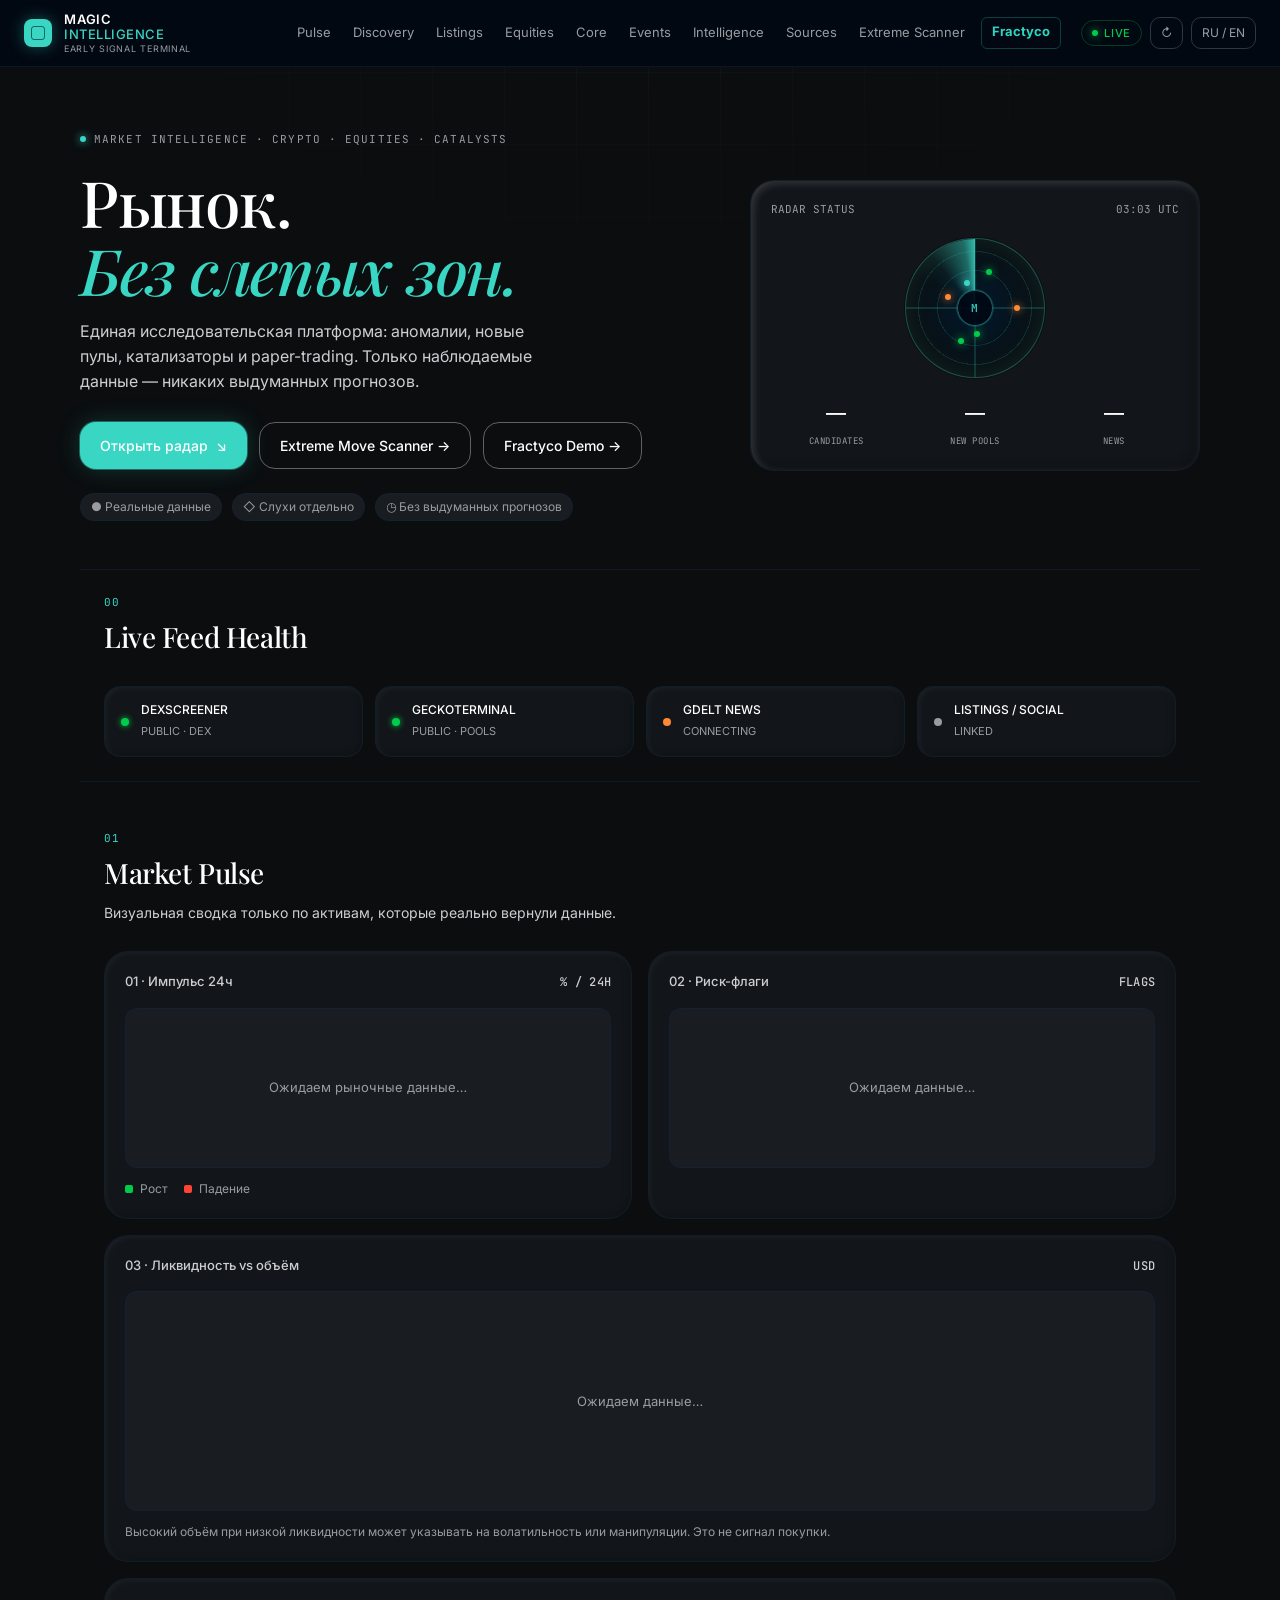
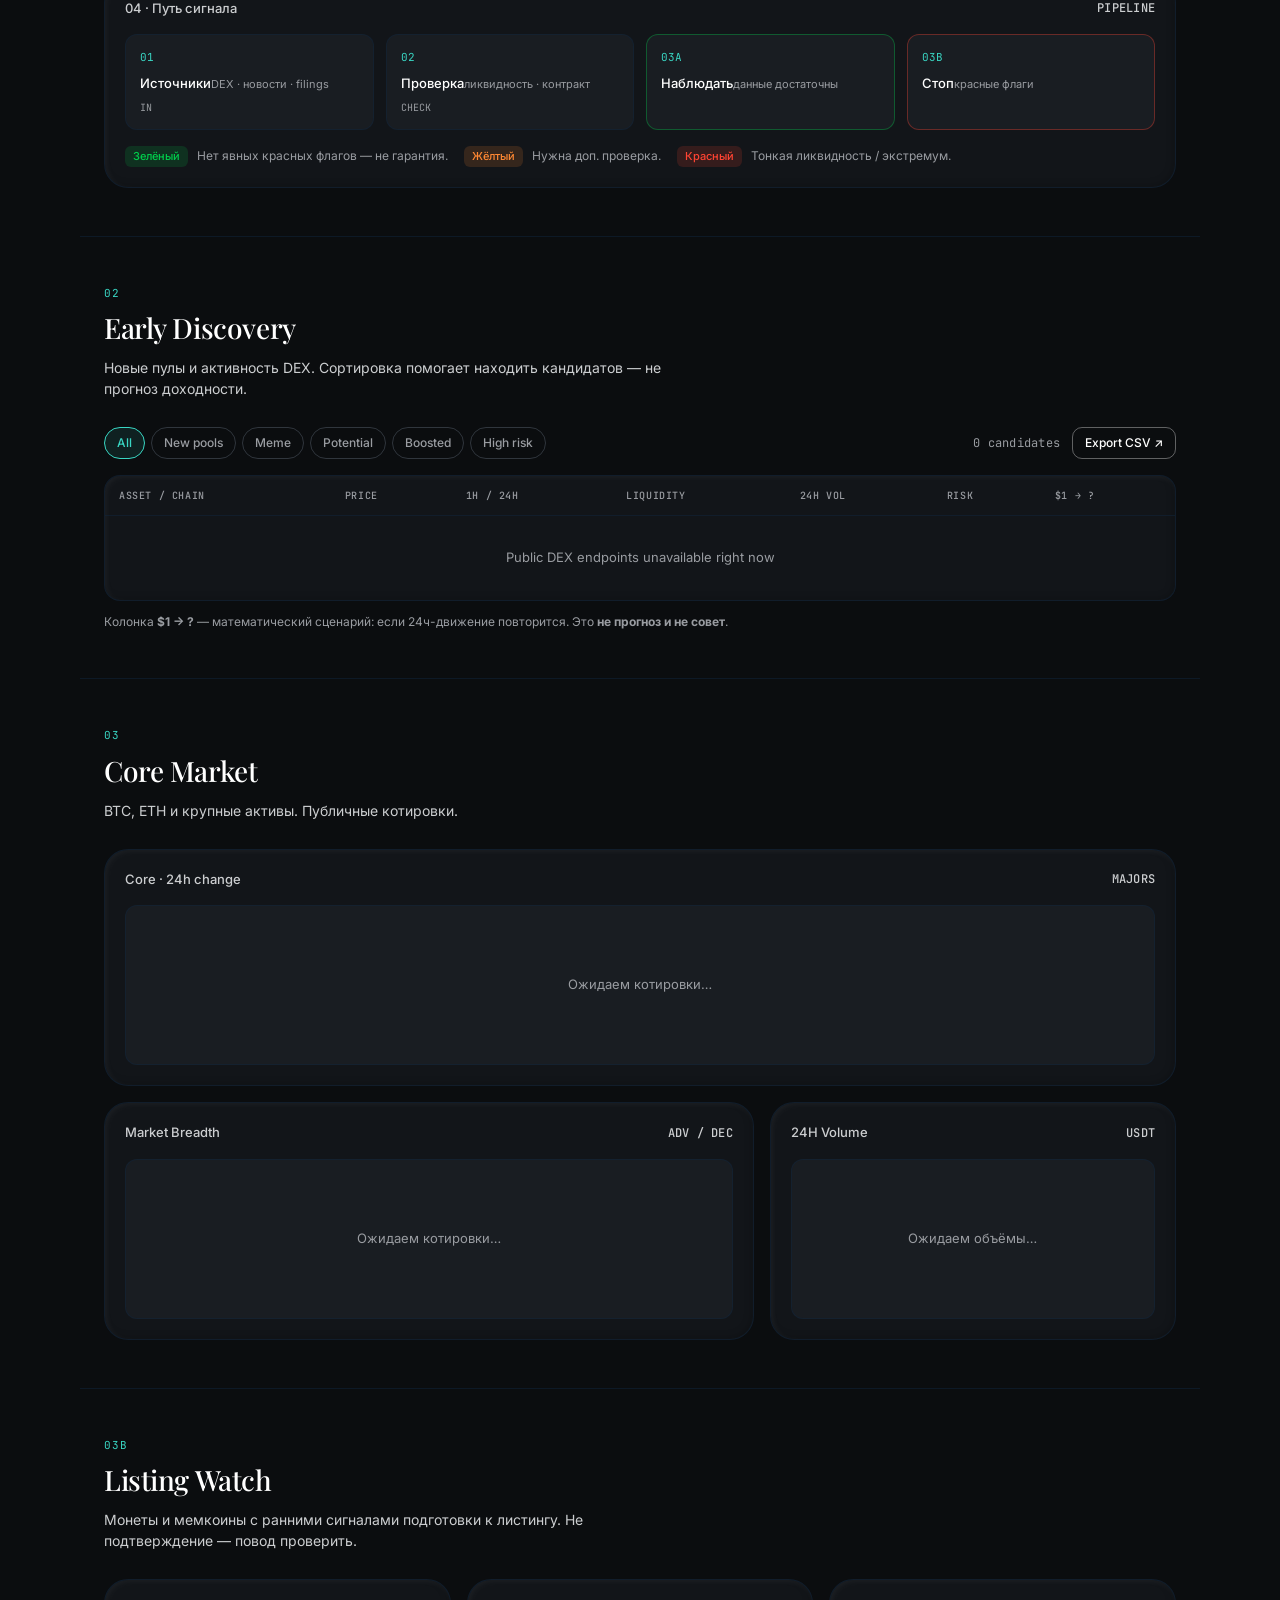
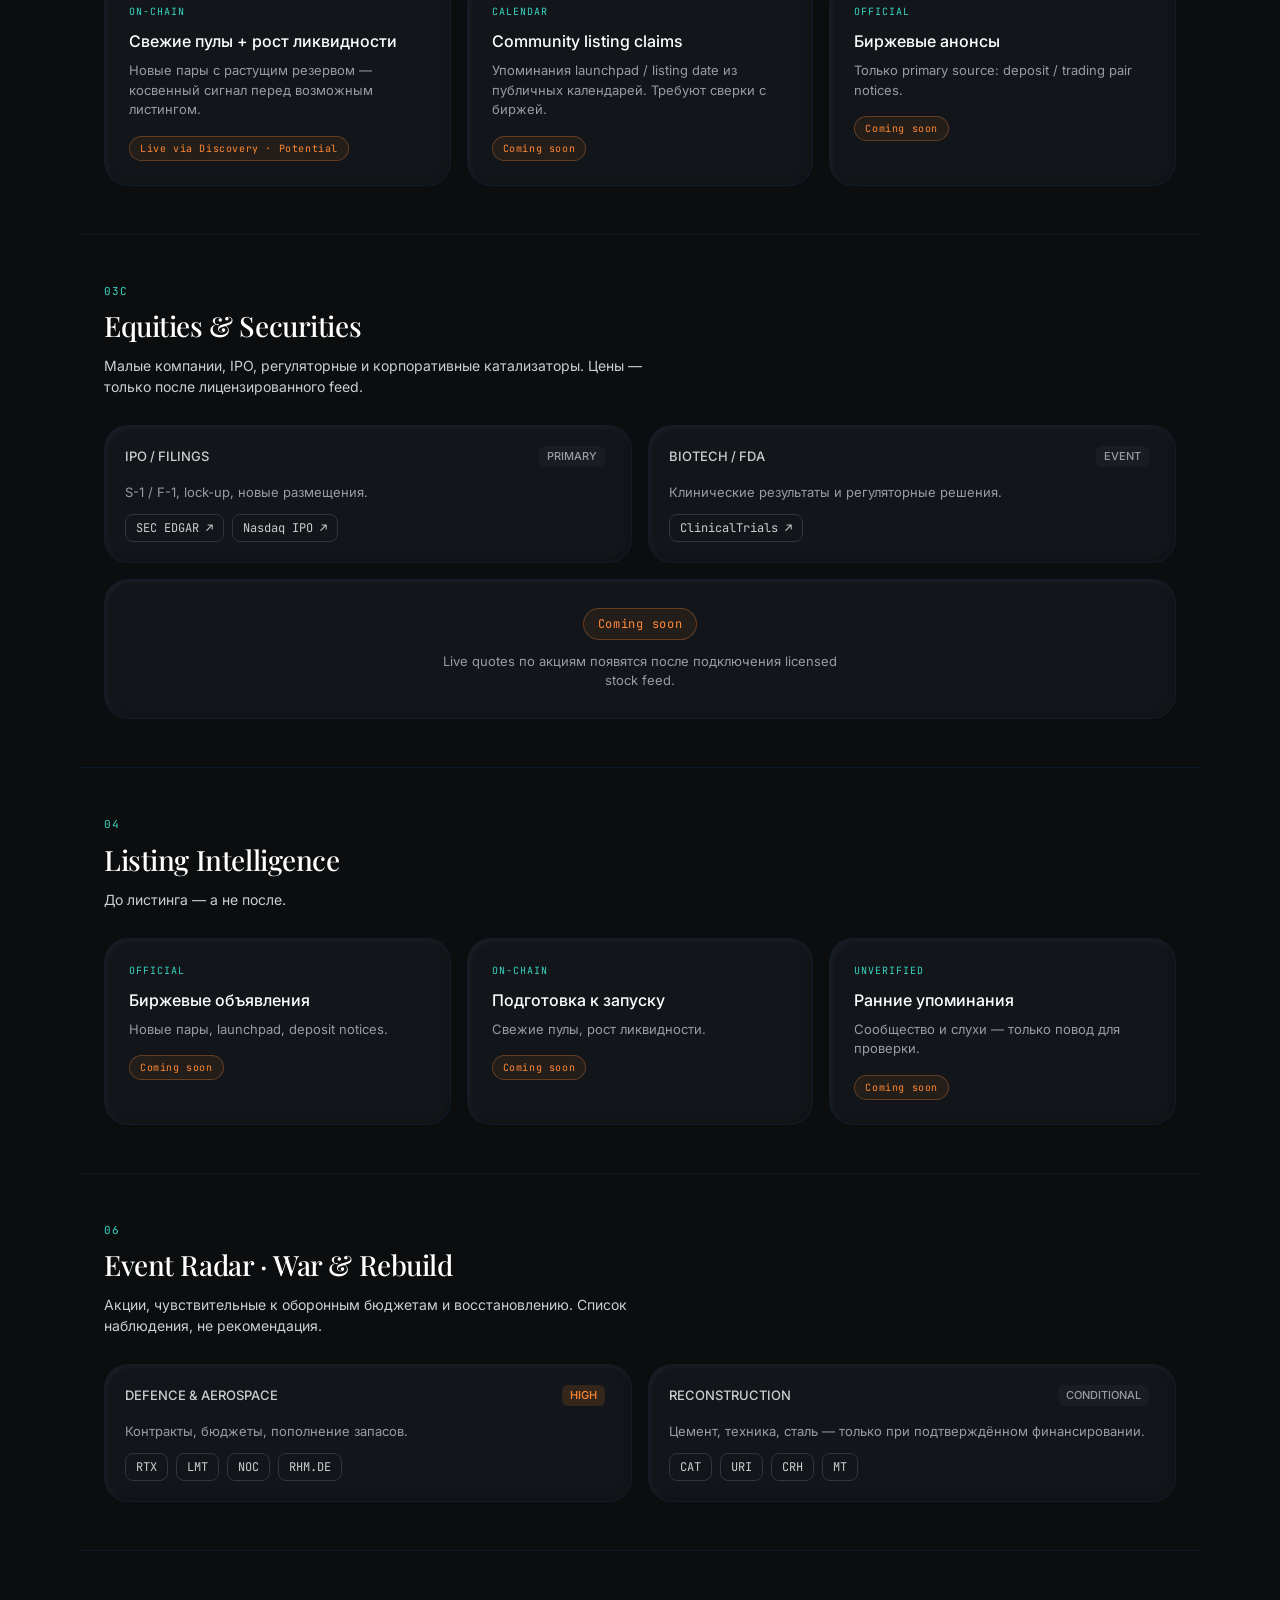
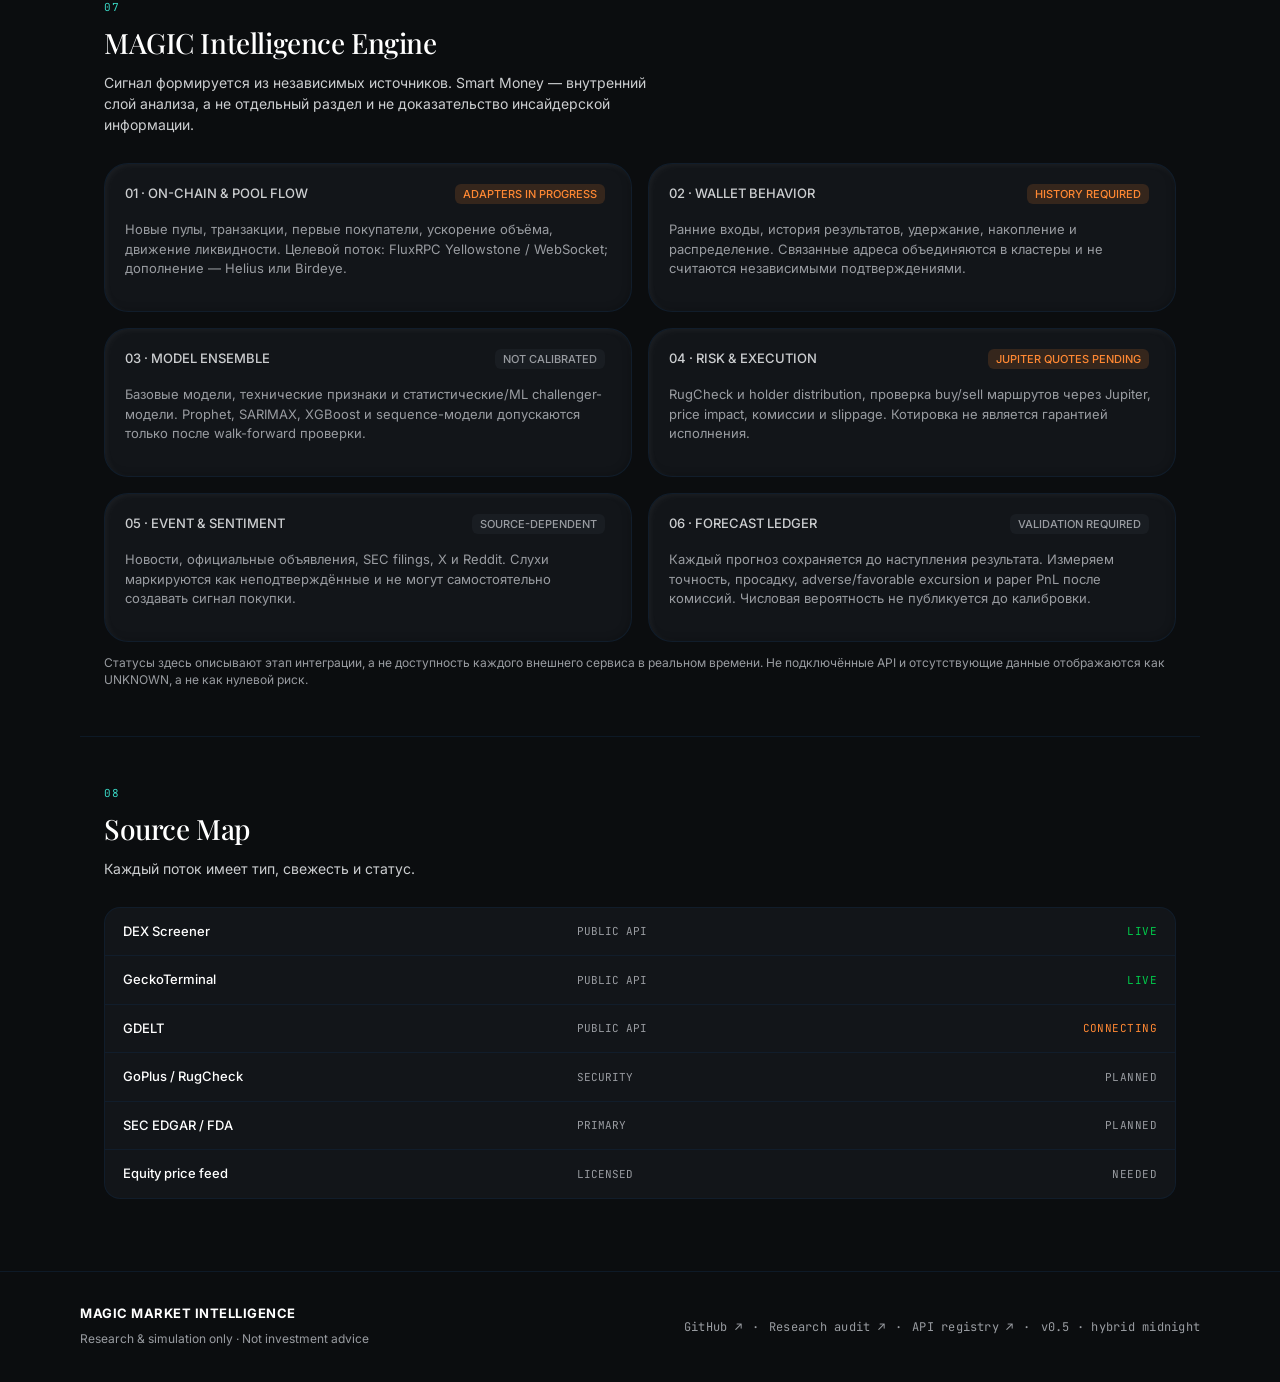
==== index.html @ cf49a019 "design: finish MAGIC terminal metadata and research links" ====
<!doctype html>
<html lang="ru">
<head>
<meta charset="utf-8">
<meta name="viewport" content="width=device-width,initial-scale=1">
<title>MAGIC Market Intelligence — Early Signal Terminal</title>
<meta name="description" content="MAGIC Market Intelligence: раннее обнаружение криптоактивов, on-chain сигналы, рыночные катализаторы, акции и paper trading.">
<meta name="theme-color" content="#0b0d0f">
<link rel="preconnect" href="https://fonts.googleapis.com">
<link rel="preconnect" href="https://fonts.gstatic.com" crossorigin>
<link href="https://fonts.googleapis.com/css2?family=Inter:wght@400;500;600&family=JetBrains+Mono:wght@400;500&family=Playfair+Display:wght@400;500;600&display=swap" rel="stylesheet">
<link rel="stylesheet" href="style.css">
<script src="demo.js" defer></script>
<style>
  /* Make Fractyco link always visible and prominent */
  .nav a[href*="fractyco"] {
    color: #2dd4bf !important;
    font-weight: 700 !important;
    border: 1px solid #2dd4bf44;
    border-radius: 6px;
    padding: 4px 10px !important;
    margin-left: 4px;
  }
  .nav a[href*="fractyco"]:hover {
    background: #2dd4bf22;
  }
</style>
</head>
<body>
<div class="ambient" aria-hidden="true"></div>
<header class="topbar">
  <a class="brand" href="#top">
    <span class="brand-mark"></span>
    <span class="brand-text">
      <strong>MAGIC</strong><span>INTELLIGENCE</span>
      <small>EARLY SIGNAL TERMINAL</small>
    </span>
  </a>
  <nav class="nav">
    <a href="#overview">Pulse</a>
    <a href="#discovery">Discovery</a>
    <a href="#listings-watch">Listings</a>
    <a href="#equities-tab">Equities</a>
    <a href="#majors">Core</a>
    <a href="#geopolitics">Events</a>
    <a href="#intelligence">Intelligence</a>
    <a href="#sources">Sources</a>
    <a href="./extreme-move.html">Extreme Scanner</a>
    <a href="./fractyco.html">Fractyco</a>
  </nav>
  <div class="top-actions">
    <span class="live-pill"><i></i> LIVE</span>
    <button id="refresh-btn" class="icon-btn" title="Refresh">↻</button>
    <button id="lang-btn" class="lang-btn">RU / EN</button>
  </div>
</header>
<main id="top">
<section class="hero">
  <div class="hero-inner">
    <div class="hero-copy">
      <div class="eyebrow"><span class="dot"></span> MARKET INTELLIGENCE · CRYPTO · EQUITIES · CATALYSTS</div>
      <h1>Рынок.<br><em>Без слепых зон.</em></h1>
      <p class="lead">Единая исследовательская платформа: аномалии, новые пулы, катализаторы и paper-trading. Только наблюдаемые данные — никаких выдуманных прогнозов.</p>
      <div class="hero-cta">
        <a class="btn btn-primary" href="#discovery">Открыть радар <span>↘</span></a>
        <a class="btn btn-ghost" href="./extreme-move.html">Extreme Move Scanner →</a>
        <a class="btn btn-ghost" href="./fractyco.html">Fractyco Demo →</a>
      </div>
      <div class="hero-tags">
        <span>● Реальные данные</span>
        <span>◇ Слухи отдельно</span>
        <span>◷ Без выдуманных прогнозов</span>
      </div>
    </div>
    <aside class="hero-status">
      <div class="status-card">
        <div class="status-head">
          <span>RADAR STATUS</span>
          <time id="clock">--:-- UTC</time>
        </div>
        <div class="radar-visual ship-radar" id="ship-radar" aria-hidden="true">
          <div class="radar-face">
            <div class="radar-grid"></div>
            <div class="radar-sweep"></div>
            <span class="blip b1"></span>
            <span class="blip b2"></span>
            <span class="blip b3"></span>
            <span class="blip b4"></span>
            <span class="blip b5"></span>
            <span class="blip b6"></span>
            <div class="radar-core">M</div>
          </div>
        </div>
        <div class="status-stats">
          <div><strong id="stat-candidates">—</strong><span>CANDIDATES</span></div>
          <div><strong id="stat-pools">—</strong><span>NEW POOLS</span></div>
          <div><strong id="stat-news">—</strong><span>NEWS</span></div>
        </div>
      </div>
    </aside>
  </div>
</section>
<section class="section feed-health">
  <div class="section-head"><span class="section-num">00</span><h2>Live Feed Health</h2></div>
  <div class="health-grid" id="live-feed-health">
    <div class="health-item"><span class="h-dot green"></span><div><strong>DEXSCREENER</strong><small>PUBLIC · DEX</small></div></div>
    <div class="health-item"><span class="h-dot green"></span><div><strong>GECKOTERMINAL</strong><small>PUBLIC · POOLS</small></div></div>
    <div class="health-item"><span class="h-dot amber"></span><div><strong>GDELT NEWS</strong><small>CONNECTING</small></div></div>
    <div class="health-item"><span class="h-dot muted"></span><div><strong>LISTINGS / SOCIAL</strong><small>LINKED</small></div></div>
  </div>
</section>
<section class="section" id="overview">
  <div class="section-head"><span class="section-num">01</span><h2>Market Pulse</h2>
    <p class="section-desc">Визуальная сводка только по активам, которые реально вернули данные.</p></div>
  <div class="pulse-grid">
    <div class="card chart-card">
      <div class="card-head"><span>01 · Импульс 24ч</span><span class="mono">% / 24H</span></div>
      <div class="chart-area" id="momentum-chart"><div class="empty-state">Ожидаем рыночные данные…</div></div>
      <div class="legend"><span><i class="g"></i> Рост</span><span><i class="r"></i> Падение</span></div>
    </div>
    <div class="card chart-card">
      <div class="card-head"><span>02 · Риск-флаги</span><span class="mono">FLAGS</span></div>
      <div class="chart-area" id="risk-chart"><div class="empty-state">Ожидаем данные…</div></div>
    </div>
    <div class="card chart-card wide">
      <div class="card-head"><span>03 · Ликвидность vs объём</span><span class="mono">USD</span></div>
      <div class="chart-area scatter" id="liq-vol-chart"><div class="empty-state">Ожидаем данные…</div></div>
      <p class="note">Высокий объём при низкой ликвидности может указывать на волатильность или манипуляции. Это не сигнал покупки.</p>
    </div>
    <div class="card pipeline-card">
      <div class="card-head"><span>04 · Путь сигнала</span><span class="mono">PIPELINE</span></div>
      <div class="pipeline">
        <div class="pipe-step"><span class="n">01</span><div><strong>Источники</strong><small>DEX · новости · filings</small></div><em>IN</em></div>
        <div class="pipe-step"><span class="n">02</span><div><strong>Проверка</strong><small>ликвидность · контракт</small></div><em>CHECK</em></div>
        <div class="pipe-step success"><span class="n">03A</span><div><strong>Наблюдать</strong><small>данные достаточны</small></div></div>
        <div class="pipe-step danger"><span class="n">03B</span><div><strong>Стоп</strong><small>красные флаги</small></div></div>
      </div>
      <div class="risk-legend">
        <div><span class="tag green">Зелёный</span> Нет явных красных флагов — не гарантия.</div>
        <div><span class="tag amber">Жёлтый</span> Нужна доп. проверка.</div>
        <div><span class="tag red">Красный</span> Тонкая ликвидность / экстремум.</div>
      </div>
    </div>
  </div>
</section>
<section class="section" id="discovery">
  <div class="section-head"><span class="section-num">02</span><h2>Early Discovery</h2>
    <p class="section-desc">Новые пулы и активность DEX. Сортировка помогает находить кандидатов — не прогноз доходности.</p></div>
  <div class="toolbar">
    <div class="filters" id="discovery-filters">
      <button class="chip active" data-filter="all" type="button">All</button>
      <button class="chip" data-filter="new" type="button">New pools</button>
      <button class="chip" data-filter="meme" type="button">Meme</button>
      <button class="chip" data-filter="potential" type="button">Potential</button>
      <button class="chip" data-filter="boosted" type="button">Boosted</button>
      <button class="chip" data-filter="risk" type="button">High risk</button>
    </div>
    <div class="toolbar-right">
      <span class="mono" id="discovery-count">0 candidates</span>
      <button class="btn btn-ghost sm" id="export-csv">Export CSV ↗</button>
    </div>
  </div>
  <div class="table-wrap">
    <table class="data-table" id="discovery-table">
      <thead><tr>
          <th>ASSET / CHAIN</th><th>PRICE</th><th>1H / 24H</th><th>LIQUIDITY</th><th>24H VOL</th><th>RISK</th><th>$1 → ?</th>
      </tr></thead>
      <tbody id="discovery-body">
        <tr><td colspan="7" class="loading-row">Loading on-chain discovery feeds…</td></tr>
      </tbody>
    </table>
  </div>
  <p class="note">Колонка <strong>$1 → ?</strong> — математический сценарий: если 24ч-движение повторится. Это <strong>не прогноз и не совет</strong>.</p>
</section>
<section class="section" id="majors">
  <div class="section-head"><span class="section-num">03</span><h2>Core Market</h2>
    <p class="section-desc">BTC, ETH и крупные активы. Публичные котировки.</p></div>
  <div class="majors-grid">
    <div class="card chart-card wide">
      <div class="card-head"><span>Core · 24h change</span><span class="mono">MAJORS</span></div>
      <div class="chart-area" id="majors-change-chart"><div class="empty-state">Ожидаем котировки…</div></div>
    </div>
    <div class="card">
      <div class="card-head"><span>Market Breadth</span><span class="mono">ADV / DEC</span></div>
      <div class="chart-area" id="breadth-chart"><div class="empty-state">Ожидаем котировки…</div></div>
    </div>
    <div class="card">
      <div class="card-head"><span>24H Volume</span><span class="mono">USDT</span></div>
      <div class="chart-area" id="volume-chart"><div class="empty-state">Ожидаем объёмы…</div></div>
    </div>
  </div>
</section>
<section class="section" id="listings-watch">
  <div class="section-head"><span class="section-num">03B</span><h2>Listing Watch</h2>
    <p class="section-desc">Монеты и мемкоины с ранними сигналами подготовки к листингу. Не подтверждение — повод проверить.</p></div>
  <div class="coming-grid">
    <div class="coming-card"><span class="coming-label">ON-CHAIN</span><h3>Свежие пулы + рост ликвидности</h3><p>Новые пары с растущим резервом — косвенный сигнал перед возможным листингом.</p><div class="coming-badge">Live via Discovery · Potential</div></div>
    <div class="coming-card"><span class="coming-label">CALENDAR</span><h3>Community listing claims</h3><p>Упоминания launchpad / listing date из публичных календарей. Требуют сверки с биржей.</p><div class="coming-badge">Coming soon</div></div>
    <div class="coming-card"><span class="coming-label">OFFICIAL</span><h3>Биржевые анонсы</h3><p>Только primary source: deposit / trading pair notices.</p><div class="coming-badge">Coming soon</div></div>
  </div>
</section>
<section class="section" id="equities-tab">
  <div class="section-head"><span class="section-num">03C</span><h2>Equities & Securities</h2>
    <p class="section-desc">Малые компании, IPO, регуляторные и корпоративные катализаторы. Цены — только после лицензированного feed.</p></div>
  <div class="event-grid">
    <div class="card"><div class="card-head"><span>IPO / FILINGS</span><span class="tag muted">PRIMARY</span></div><p class="card-body">S-1 / F-1, lock-up, новые размещения.</p><div class="ticker-row"><a href="https://www.sec.gov/edgar/search/" target="_blank" rel="noopener">SEC EDGAR ↗</a><a href="https://www.nasdaq.com/market-activity/ipos" target="_blank" rel="noopener">Nasdaq IPO ↗</a></div></div>
    <div class="card"><div class="card-head"><span>BIOTECH / FDA</span><span class="tag muted">EVENT</span></div><p class="card-body">Клинические результаты и регуляторные решения.</p><div class="ticker-row"><a href="https://clinicaltrials.gov/" target="_blank" rel="noopener">ClinicalTrials ↗</a></div></div>
  </div>
  <div class="card coming-block" style="margin-top:16px"><div class="coming-inner"><div class="coming-badge large">Coming soon</div><p>Live quotes по акциям появятся после подключения licensed stock feed.</p></div></div>
</section>
<section class="section" id="listings">
  <div class="section-head"><span class="section-num">04</span><h2>Listing Intelligence</h2><p class="section-desc">До листинга — а не после.</p></div>
  <div class="coming-grid">
    <div class="coming-card"><span class="coming-label">OFFICIAL</span><h3>Биржевые объявления</h3><p>Новые пары, launchpad, deposit notices.</p><div class="coming-badge">Coming soon</div></div>
    <div class="coming-card"><span class="coming-label">ON-CHAIN</span><h3>Подготовка к запуску</h3><p>Свежие пулы, рост ликвидности.</p><div class="coming-badge">Coming soon</div></div>
    <div class="coming-card"><span class="coming-label">UNVERIFIED</span><h3>Ранние упоминания</h3><p>Сообщество и слухи — только повод для проверки.</p><div class="coming-badge">Coming soon</div></div>
  </div>
</section>
<section class="section" id="geopolitics">
  <div class="section-head"><span class="section-num">06</span><h2>Event Radar · War & Rebuild</h2>
    <p class="section-desc">Акции, чувствительные к оборонным бюджетам и восстановлению. Список наблюдения, не рекомендация.</p></div>
  <div class="event-grid">
    <div class="card"><div class="card-head"><span>DEFENCE & AEROSPACE</span><span class="tag amber">HIGH</span></div><p class="card-body">Контракты, бюджеты, пополнение запасов.</p><div class="ticker-row"><a href="https://finance.yahoo.com/quote/RTX/" target="_blank" rel="noopener">RTX</a><a href="https://finance.yahoo.com/quote/LMT/" target="_blank" rel="noopener">LMT</a><a href="https://finance.yahoo.com/quote/NOC/" target="_blank" rel="noopener">NOC</a><a href="https://finance.yahoo.com/quote/RHM.DE/" target="_blank" rel="noopener">RHM.DE</a></div></div>
    <div class="card"><div class="card-head"><span>RECONSTRUCTION</span><span class="tag muted">CONDITIONAL</span></div><p class="card-body">Цемент, техника, сталь — только при подтверждённом финансировании.</p><div class="ticker-row"><a href="https://finance.yahoo.com/quote/CAT/" target="_blank" rel="noopener">CAT</a><a href="https://finance.yahoo.com/quote/URI/" target="_blank" rel="noopener">URI</a><a href="https://finance.yahoo.com/quote/CRH/" target="_blank" rel="noopener">CRH</a><a href="https://finance.yahoo.com/quote/MT/" target="_blank" rel="noopener">MT</a></div></div>
  </div>
</section>
<section class="section" id="intelligence">
  <div class="section-head"><span class="section-num">07</span><h2>MAGIC Intelligence Engine</h2>
    <p class="section-desc">Сигнал формируется из независимых источников. Smart Money — внутренний слой анализа, а не отдельный раздел и не доказательство инсайдерской информации.</p></div>
  <div class="event-grid">
    <div class="card"><div class="card-head"><span>01 · ON-CHAIN & POOL FLOW</span><span class="tag amber">ADAPTERS IN PROGRESS</span></div><p class="card-body">Новые пулы, транзакции, первые покупатели, ускорение объёма, движение ликвидности. Целевой поток: FluxRPC Yellowstone / WebSocket; дополнение — Helius или Birdeye.</p></div>
    <div class="card"><div class="card-head"><span>02 · WALLET BEHAVIOR</span><span class="tag amber">HISTORY REQUIRED</span></div><p class="card-body">Ранние входы, история результатов, удержание, накопление и распределение. Связанные адреса объединяются в кластеры и не считаются независимыми подтверждениями.</p></div>
    <div class="card"><div class="card-head"><span>03 · MODEL ENSEMBLE</span><span class="tag muted">NOT CALIBRATED</span></div><p class="card-body">Базовые модели, технические признаки и статистические/ML challenger-модели. Prophet, SARIMAX, XGBoost и sequence-модели допускаются только после walk-forward проверки.</p></div>
    <div class="card"><div class="card-head"><span>04 · RISK & EXECUTION</span><span class="tag amber">JUPITER QUOTES PENDING</span></div><p class="card-body">RugCheck и holder distribution, проверка buy/sell маршрутов через Jupiter, price impact, комиссии и slippage. Котировка не является гарантией исполнения.</p></div>
    <div class="card"><div class="card-head"><span>05 · EVENT & SENTIMENT</span><span class="tag muted">SOURCE-DEPENDENT</span></div><p class="card-body">Новости, официальные объявления, SEC filings, X и Reddit. Слухи маркируются как неподтверждённые и не могут самостоятельно создавать сигнал покупки.</p></div>
    <div class="card"><div class="card-head"><span>06 · FORECAST LEDGER</span><span class="tag muted">VALIDATION REQUIRED</span></div><p class="card-body">Каждый прогноз сохраняется до наступления результата. Измеряем точность, просадку, adverse/favorable excursion и paper PnL после комиссий. Числовая вероятность не публикуется до калибровки.</p></div>
  </div>
  <p class="note">Статусы здесь описывают этап интеграции, а не доступность каждого внешнего сервиса в реальном времени. Не подключённые API и отсутствующие данные отображаются как UNKNOWN, а не как нулевой риск.</p>
</section>
<section class="section" id="sources">
  <div class="section-head"><span class="section-num">08</span><h2>Source Map</h2><p class="section-desc">Каждый поток имеет тип, свежесть и статус.</p></div>
  <div class="sources-table">
    <div class="src-row"><span class="src-name">DEX Screener</span><span class="src-type">PUBLIC API</span><span class="src-status live">LIVE</span></div>
    <div class="src-row"><span class="src-name">GeckoTerminal</span><span class="src-type">PUBLIC API</span><span class="src-status live">LIVE</span></div>
    <div class="src-row"><span class="src-name">GDELT</span><span class="src-type">PUBLIC API</span><span class="src-status amber">CONNECTING</span></div>
    <div class="src-row"><span class="src-name">GoPlus / RugCheck</span><span class="src-type">SECURITY</span><span class="src-status muted">PLANNED</span></div>
    <div class="src-row"><span class="src-name">SEC EDGAR / FDA</span><span class="src-type">PRIMARY</span><span class="src-status muted">PLANNED</span></div>
    <div class="src-row"><span class="src-name">Equity price feed</span><span class="src-type">LICENSED</span><span class="src-status muted">NEEDED</span></div>
  </div>
</section>
</main>
<footer class="footer">
  <div class="footer-inner">
    <div class="footer-brand"><strong>MAGIC MARKET INTELLIGENCE</strong><span>Research & simulation only · Not investment advice</span></div>
    <div class="footer-meta mono"><a href="https://github.com/Alexberik/catalyst-radar" target="_blank" rel="noopener">GitHub ↗</a><span>·</span><a href="https://github.com/Alexberik/catalyst-radar/blob/main/docs/REFERENCE_REPOSITORY_AUDIT.md" target="_blank" rel="noopener">Research audit ↗</a><span>·</span><a href="https://github.com/Alexberik/catalyst-radar/blob/main/docs/PROVIDER_REGISTRY.md" target="_blank" rel="noopener">API registry ↗</a><span>·</span><span>v0.5 · hybrid midnight</span></div>
  </div>
</footer>
</body>
</html>
---- style.css ----
/* CATALYST RADAR — Hybrid 2026
   Copilot midnight (#0b0d0f) + ship radar + risk palette
   Single CTA: Signal Blue #39d6c3
*/
:root {
  --canvas: #0b0d0f;
  --surface: #121519;
  --elevated: #191d22;
  --cobalt: #242a30;
  --border: #30363d;
  --border-soft: rgba(17, 38, 59, 0.55);
  --text: #ffffff;
  --text-secondary: #ccced0;
  --text-muted: #999ca1;
  --text-inverse: #0b0d0f;
  --signal: #39d6c3;
  --signal-dim: #238d86;
  --green: #00cc4b;
  --amber: #ff8833;
  --red: #ff4433;
  --copper: #cc9166;
  --font-sans: 'Inter', system-ui, -apple-system, sans-serif;
  --font-serif: 'Playfair Display', Georgia, serif;
  --font-mono: 'JetBrains Mono', ui-monospace, monospace;
  --max: 1120px;
  --radius: 16px;
  --radius-sm: 10px;
  --radius-pill: 999px;
  --inset: rgba(255,255,255,0.08) 3px 3px 8px 0 inset, rgba(255,255,255,0.12) 2px 2px 12px -2px inset, rgba(0,0,0,0.35) -3px -3px 12px -2px inset;
  --inset-soft: rgba(255,255,255,0.05) 2px 2px 6px 0 inset, rgba(0,0,0,0.25) -2px -2px 8px -2px inset;
}
*, *::before, *::after { box-sizing: border-box; margin: 0; padding: 0; }
html { scroll-behavior: smooth; }
body { font-family: var(--font-sans); font-size: 15px; line-height: 1.5; color: var(--text); background: var(--canvas); -webkit-font-smoothing: antialiased; min-height: 100vh; }
a { color: inherit; text-decoration: none; }
button { font: inherit; cursor: pointer; border: none; background: none; color: inherit; }
.mono { font-family: var(--font-mono); font-size: 12px; letter-spacing: 0.02em; }
.ambient { position: fixed; inset: 0; pointer-events: none; z-index: 0; background-image: linear-gradient(rgba(57,214,195,0.035) 1px, transparent 1px), linear-gradient(90deg, rgba(57,214,195,0.035) 1px, transparent 1px); background-size: 72px 72px; mask-image: radial-gradient(ellipse 75% 55% at 50% 0%, black 15%, transparent 70%); }
.topbar { position: sticky; top: 0; z-index: 50; display: flex; align-items: center; gap: 20px; padding: 12px 24px; background: rgba(0,8,20,0.82); backdrop-filter: blur(18px); border-bottom: 1px solid var(--border-soft); }
.brand { display: flex; align-items: center; gap: 12px; flex-shrink: 0; }
.brand-mark { width: 28px; height: 28px; border-radius: 8px; background: var(--signal); position: relative; box-shadow: 0 0 16px rgba(57,214,195,0.35); }
.brand-mark::after { content: ''; position: absolute; inset: 7px; border: 1.5px solid rgba(0,8,20,0.55); border-radius: 3px; }
.brand-text { display: flex; flex-direction: column; line-height: 1.15; }
.brand-text strong { font-size: 13px; font-weight: 600; letter-spacing: 0.06em; }
.brand-text span { font-size: 13px; font-weight: 500; color: var(--signal); letter-spacing: 0.04em; }
.brand-text small { font-size: 9px; color: var(--text-muted); letter-spacing: 0.08em; margin-top: 2px; }
.nav { display: flex; gap: 2px; margin-left: auto; flex-wrap: wrap; }
.nav a { padding: 6px 10px; font-size: 13px; font-weight: 400; color: var(--text-muted); border-radius: var(--radius-sm); transition: color .15s, background .15s; }
.nav a:hover { color: var(--text); background: var(--elevated); }
.top-actions { display: flex; align-items: center; gap: 8px; }
.live-pill { display: inline-flex; align-items: center; gap: 6px; padding: 4px 10px; font-size: 11px; font-weight: 500; letter-spacing: 0.06em; color: var(--green); border: 1px solid rgba(0,204,75,0.28); border-radius: var(--radius-pill); }
.live-pill i { width: 6px; height: 6px; border-radius: 50%; background: var(--green); box-shadow: 0 0 8px var(--green); animation: pulse 1.6s ease-in-out infinite; }
.icon-btn, .lang-btn { padding: 6px 10px; font-size: 12px; color: var(--text-muted); border: 1px solid var(--border); border-radius: var(--radius-sm); transition: border-color .15s, color .15s; }
.icon-btn:hover, .lang-btn:hover { border-color: var(--signal); color: var(--text); }
.hero { position: relative; z-index: 1; padding: 64px 24px 48px; }
.hero-inner { max-width: var(--max); margin: 0 auto; display: grid; grid-template-columns: 1.4fr 1fr; gap: 40px; align-items: center; }
.eyebrow { display: flex; align-items: center; gap: 8px; font-family: var(--font-mono); font-size: 11px; letter-spacing: 0.1em; color: var(--text-muted); margin-bottom: 20px; text-transform: uppercase; }
.eyebrow .dot { width: 6px; height: 6px; border-radius: 50%; background: var(--signal); box-shadow: 0 0 8px var(--signal); }
.hero h1 { font-family: var(--font-serif); font-size: clamp(40px, 6vw, 64px); font-weight: 500; line-height: 1.06; letter-spacing: -0.02em; color: var(--text); margin-bottom: 16px; }
.hero h1 em { font-style: italic; color: var(--signal); }
.lead { font-size: 16px; font-weight: 400; color: var(--text-secondary); max-width: 480px; margin-bottom: 28px; line-height: 1.55; }
.hero-cta { display: flex; gap: 12px; margin-bottom: 24px; flex-wrap: wrap; }
.btn { display: inline-flex; align-items: center; gap: 8px; padding: 12px 20px; font-size: 14px; font-weight: 500; border-radius: 16px; transition: all .15s; }
.btn-primary { background: var(--signal); color: #fff; box-shadow: 0 0 0 1px rgba(57,214,195,0.4), 0 0 24px rgba(57,214,195,0.2); }
.btn-primary:hover { background: #2a78ff; }
.btn-ghost { border: 1px solid rgba(255,255,255,0.35); color: var(--text); background: transparent; }
.btn-ghost:hover { border-color: #fff; }
.btn.sm { padding: 6px 12px; font-size: 12px; border-radius: 10px; }
.hero-tags { display: flex; flex-wrap: wrap; gap: 10px; font-size: 12px; color: var(--text-muted); }
.hero-tags span { padding: 4px 10px; border-radius: 20px; background: var(--elevated); border: 1px solid var(--border-soft); }
.status-card { background: var(--surface); border: 1px solid var(--border-soft); border-radius: 24px; padding: 20px; box-shadow: var(--inset); }
.status-head { display: flex; justify-content: space-between; font-family: var(--font-mono); font-size: 11px; color: var(--text-muted); margin-bottom: 20px; }
.radar-visual.ship-radar { position: relative; width: 140px; height: 140px; margin: 0 auto 20px; }
.radar-face { position: relative; width: 100%; height: 100%; border-radius: 50%; background: radial-gradient(circle at center, #001a2e 0%, #0b0d0f 70%); border: 1px solid rgba(57,214,195,0.35); box-shadow: inset 0 0 28px rgba(57,214,195,0.12), 0 0 0 1px rgba(0,0,0,0.4); overflow: hidden; }
.radar-grid { position: absolute; inset: 0; border-radius: 50%; background: repeating-radial-gradient(circle at center, transparent 0, transparent 18px, rgba(57,214,195,0.14) 18px, rgba(57,214,195,0.14) 19px), linear-gradient(0deg, transparent 49.5%, rgba(57,214,195,0.18) 49.5%, rgba(57,214,195,0.18) 50.5%, transparent 50.5%), linear-gradient(90deg, transparent 49.5%, rgba(57,214,195,0.18) 49.5%, rgba(57,214,195,0.18) 50.5%, transparent 50.5%); }
.radar-sweep { position: absolute; inset: 0; border-radius: 50%; background: conic-gradient(from 0deg, transparent 0deg, transparent 300deg, rgba(57,214,195,0.06) 320deg, rgba(57,214,195,0.45) 350deg, rgba(57,214,195,0.85) 360deg); animation: radar-spin 3.2s linear infinite; transform-origin: center center; }
.radar-core { position: absolute; left: 50%; top: 50%; transform: translate(-50%,-50%); width: 36px; height: 36px; display: grid; place-items: center; background: rgba(0,8,20,0.92); border: 1px solid rgba(57,214,195,0.45); border-radius: 50%; font-family: var(--font-mono); font-size: 11px; font-weight: 500; color: var(--signal); z-index: 3; }
.blip { position: absolute; width: 6px; height: 6px; border-radius: 50%; background: var(--green); box-shadow: 0 0 8px var(--green); z-index: 2; animation: blip-fade 2.8s ease-in-out infinite; }
.blip.b1 { top: 22%; left: 58%; animation-delay: 0s; }
.blip.b2 { top: 40%; left: 28%; animation-delay: 0.5s; background: var(--amber); box-shadow: 0 0 8px var(--amber); }
.blip.b3 { top: 62%; left: 70%; animation-delay: 1.1s; }
.blip.b4 { top: 30%; left: 42%; animation-delay: 1.6s; background: var(--signal); box-shadow: 0 0 8px var(--signal); }
.blip.b5 { top: 72%; left: 38%; animation-delay: 2.0s; }
.blip.b6 { top: 48%; left: 78%; animation-delay: 2.4s; background: var(--amber); box-shadow: 0 0 8px var(--amber); }
.status-stats { display: grid; grid-template-columns: repeat(3, 1fr); gap: 8px; text-align: center; }
.status-stats strong { display: block; font-size: 20px; font-weight: 500; color: var(--text); }
.status-stats span { font-family: var(--font-mono); font-size: 9px; letter-spacing: 0.06em; color: var(--text-muted); }
.section { position: relative; z-index: 1; max-width: var(--max); margin: 0 auto; padding: 48px 24px; border-top: 1px solid var(--border-soft); }
.section-head { margin-bottom: 28px; }
.section-num { font-family: var(--font-mono); font-size: 11px; color: var(--signal); letter-spacing: 0.1em; display: block; margin-bottom: 6px; }
.section-head h2 { font-family: var(--font-serif); font-size: 28px; font-weight: 500; letter-spacing: -0.015em; margin-bottom: 8px; }
.section-desc { font-size: 14px; color: var(--text-secondary); max-width: 560px; }
.card { background: var(--surface); border: 1px solid var(--border-soft); border-radius: 24px; padding: 20px; box-shadow: var(--inset-soft); }
.card-head { display: flex; justify-content: space-between; align-items: center; margin-bottom: 16px; font-size: 13px; font-weight: 500; color: var(--text-secondary); }
.card-body { font-size: 13px; color: var(--text-muted); margin-bottom: 12px; }
.pulse-grid { display: grid; grid-template-columns: 1fr 1fr; gap: 16px; }
.pulse-grid .wide { grid-column: 1 / -1; }
.pipeline-card { grid-column: 1 / -1; }
.chart-area { min-height: 160px; display: flex; align-items: center; justify-content: center; background: var(--elevated); border-radius: 12px; border: 1px solid var(--border-soft); }
.chart-area.scatter { min-height: 220px; }
.empty-state { font-size: 13px; color: var(--text-muted); }
.legend { display: flex; gap: 16px; margin-top: 12px; font-size: 12px; color: var(--text-muted); }
.legend i { display: inline-block; width: 8px; height: 8px; border-radius: 2px; margin-right: 4px; }
.legend .g { background: var(--green); } .legend .r { background: var(--red); }
.note { margin-top: 12px; font-size: 12px; color: var(--text-muted); line-height: 1.45; }
.pipeline { display: grid; grid-template-columns: repeat(4, 1fr); gap: 12px; margin-bottom: 16px; }
.pipe-step { background: var(--elevated); border: 1px solid var(--border-soft); border-radius: 12px; padding: 14px; display: flex; flex-direction: column; gap: 6px; }
.pipe-step .n { font-family: var(--font-mono); font-size: 11px; color: var(--signal); }
.pipe-step strong { font-size: 13px; font-weight: 500; }
.pipe-step small { font-size: 11px; color: var(--text-muted); }
.pipe-step em { font-style: normal; font-family: var(--font-mono); font-size: 10px; color: var(--text-muted); margin-top: auto; }
.pipe-step.success { border-color: rgba(0,204,75,0.35); }
.pipe-step.danger { border-color: rgba(255,68,51,0.35); }
.risk-legend { display: flex; flex-wrap: wrap; gap: 16px; font-size: 12px; color: var(--text-muted); }
.tag { display: inline-block; padding: 2px 8px; border-radius: 6px; font-size: 11px; font-weight: 500; margin-right: 6px; }
.tag.green { background: rgba(0,204,75,0.15); color: var(--green); }
.tag.amber { background: rgba(255,136,51,0.15); color: var(--amber); }
.tag.red { background: rgba(255,68,51,0.15); color: var(--red); }
.tag.muted { background: var(--elevated); color: var(--text-muted); }
.feed-health { padding-top: 24px; padding-bottom: 24px; }
.health-grid { display: grid; grid-template-columns: repeat(4, 1fr); gap: 12px; }
.health-item { display: flex; align-items: center; gap: 12px; padding: 14px 16px; background: var(--surface); border: 1px solid var(--border-soft); border-radius: 16px; box-shadow: var(--inset-soft); }
.health-item strong { display: block; font-size: 12px; font-weight: 500; }
.health-item small { font-size: 11px; color: var(--text-muted); }
.h-dot { width: 8px; height: 8px; border-radius: 50%; flex-shrink: 0; }
.h-dot.green { background: var(--green); box-shadow: 0 0 6px var(--green); }
.h-dot.amber { background: var(--amber); }
.h-dot.muted { background: var(--text-muted); }
.toolbar { display: flex; justify-content: space-between; align-items: center; gap: 16px; margin-bottom: 16px; flex-wrap: wrap; }
.filters { display: flex; gap: 6px; flex-wrap: wrap; }
.chip { padding: 6px 12px; font-size: 12px; font-weight: 500; color: var(--text-muted); border: 1px solid var(--border); border-radius: var(--radius-pill); transition: all .15s; }
.chip:hover, .chip.active { border-color: var(--signal); color: var(--signal); background: rgba(57,214,195,0.1); }
.toolbar-right { display: flex; align-items: center; gap: 12px; color: var(--text-muted); }
.table-wrap { overflow-x: auto; border: 1px solid var(--border-soft); border-radius: 16px; background: var(--surface); box-shadow: var(--inset-soft); }
.data-table { width: 100%; border-collapse: collapse; font-size: 13px; }
.data-table th { text-align: left; padding: 12px 14px; font-family: var(--font-mono); font-size: 10px; font-weight: 500; letter-spacing: 0.06em; color: var(--text-muted); border-bottom: 1px solid var(--border-soft); white-space: nowrap; }
.data-table td { padding: 12px 14px; border-bottom: 1px solid var(--border-soft); color: var(--text-secondary); }
.data-table tr:last-child td { border-bottom: none; }
.data-table tr:hover td { background: rgba(57,214,195,0.04); }
.loading-row { text-align: center; color: var(--text-muted) !important; padding: 32px 14px !important; }
.majors-grid { display: grid; grid-template-columns: 1.6fr 1fr; gap: 16px; }
.majors-grid .wide { grid-column: 1 / -1; }
.coming-grid { display: grid; grid-template-columns: repeat(3, 1fr); gap: 16px; }
.coming-card { background: var(--surface); border: 1px solid var(--border-soft); border-radius: 24px; padding: 24px; box-shadow: var(--inset-soft); }
.coming-label { font-family: var(--font-mono); font-size: 10px; letter-spacing: 0.1em; color: var(--signal); display: block; margin-bottom: 10px; }
.coming-card h3 { font-size: 16px; font-weight: 500; margin-bottom: 8px; }
.coming-card p { font-size: 13px; color: var(--text-muted); margin-bottom: 16px; }
.coming-badge { display: inline-block; padding: 4px 10px; font-family: var(--font-mono); font-size: 10px; letter-spacing: 0.06em; color: var(--amber); border: 1px solid rgba(255,136,51,0.3); border-radius: var(--radius-pill); background: rgba(255,136,51,0.08); }
.coming-badge.large { font-size: 12px; padding: 6px 14px; margin-bottom: 12px; }
.coming-block { display: flex; align-items: center; justify-content: center; min-height: 140px; }
.coming-inner { text-align: center; max-width: 400px; }
.coming-inner p { font-size: 13px; color: var(--text-muted); }
.event-grid { display: grid; grid-template-columns: 1fr 1fr; gap: 16px; }
.ticker-row { display: flex; flex-wrap: wrap; gap: 8px; }
.ticker-row a { padding: 4px 10px; font-family: var(--font-mono); font-size: 12px; border: 1px solid var(--border); border-radius: 8px; color: var(--text-secondary); transition: border-color .15s, color .15s; }
.ticker-row a:hover { border-color: var(--signal); color: var(--signal); }
.sources-table { border: 1px solid var(--border-soft); border-radius: 16px; overflow: hidden; background: var(--surface); }
.src-row { display: grid; grid-template-columns: 1.4fr 1fr 0.8fr; gap: 12px; padding: 14px 18px; border-bottom: 1px solid var(--border-soft); align-items: center; font-size: 13px; }
.src-row:last-child { border-bottom: none; }
.src-row:hover { background: rgba(57,214,195,0.04); }
.src-name { font-weight: 500; }
.src-type { font-family: var(--font-mono); font-size: 11px; color: var(--text-muted); }
.src-status { font-family: var(--font-mono); font-size: 11px; letter-spacing: 0.04em; text-align: right; }
.src-status.live { color: var(--green); }
.src-status.amber { color: var(--amber); }
.src-status.muted { color: var(--text-muted); }
.footer { border-top: 1px solid var(--border-soft); padding: 32px 24px; margin-top: 24px; }
.footer-inner { max-width: var(--max); margin: 0 auto; display: flex; justify-content: space-between; align-items: center; flex-wrap: wrap; gap: 16px; }
.footer-brand strong { display: block; font-size: 13px; letter-spacing: 0.04em; margin-bottom: 4px; }
.footer-brand span { font-size: 12px; color: var(--text-muted); }
.footer-meta { display: flex; gap: 10px; color: var(--text-muted); font-size: 12px; }
.footer-meta a:hover { color: var(--signal); }
@keyframes pulse { 0%, 100% { opacity: 1; } 50% { opacity: 0.4; } }
@keyframes radar-spin { from { transform: rotate(0deg); } to { transform: rotate(360deg); } }
@keyframes blip-fade { 0%, 100% { opacity: 0.15; transform: scale(0.7); } 40% { opacity: 1; transform: scale(1.15); } 70% { opacity: 0.5; transform: scale(1); } }
@media (max-width: 900px) {
  .hero-inner { grid-template-columns: 1fr; }
  .hero-status { order: -1; max-width: 280px; }
  .pulse-grid, .majors-grid, .coming-grid, .event-grid, .health-grid, .pipeline { grid-template-columns: 1fr; }
  .nav { display: none; }
  .topbar { gap: 12px; }
}
@media (max-width: 600px) {
  .hero { padding: 40px 16px 32px; }
  .section { padding: 36px 16px; }
  .status-stats strong { font-size: 16px; }
}
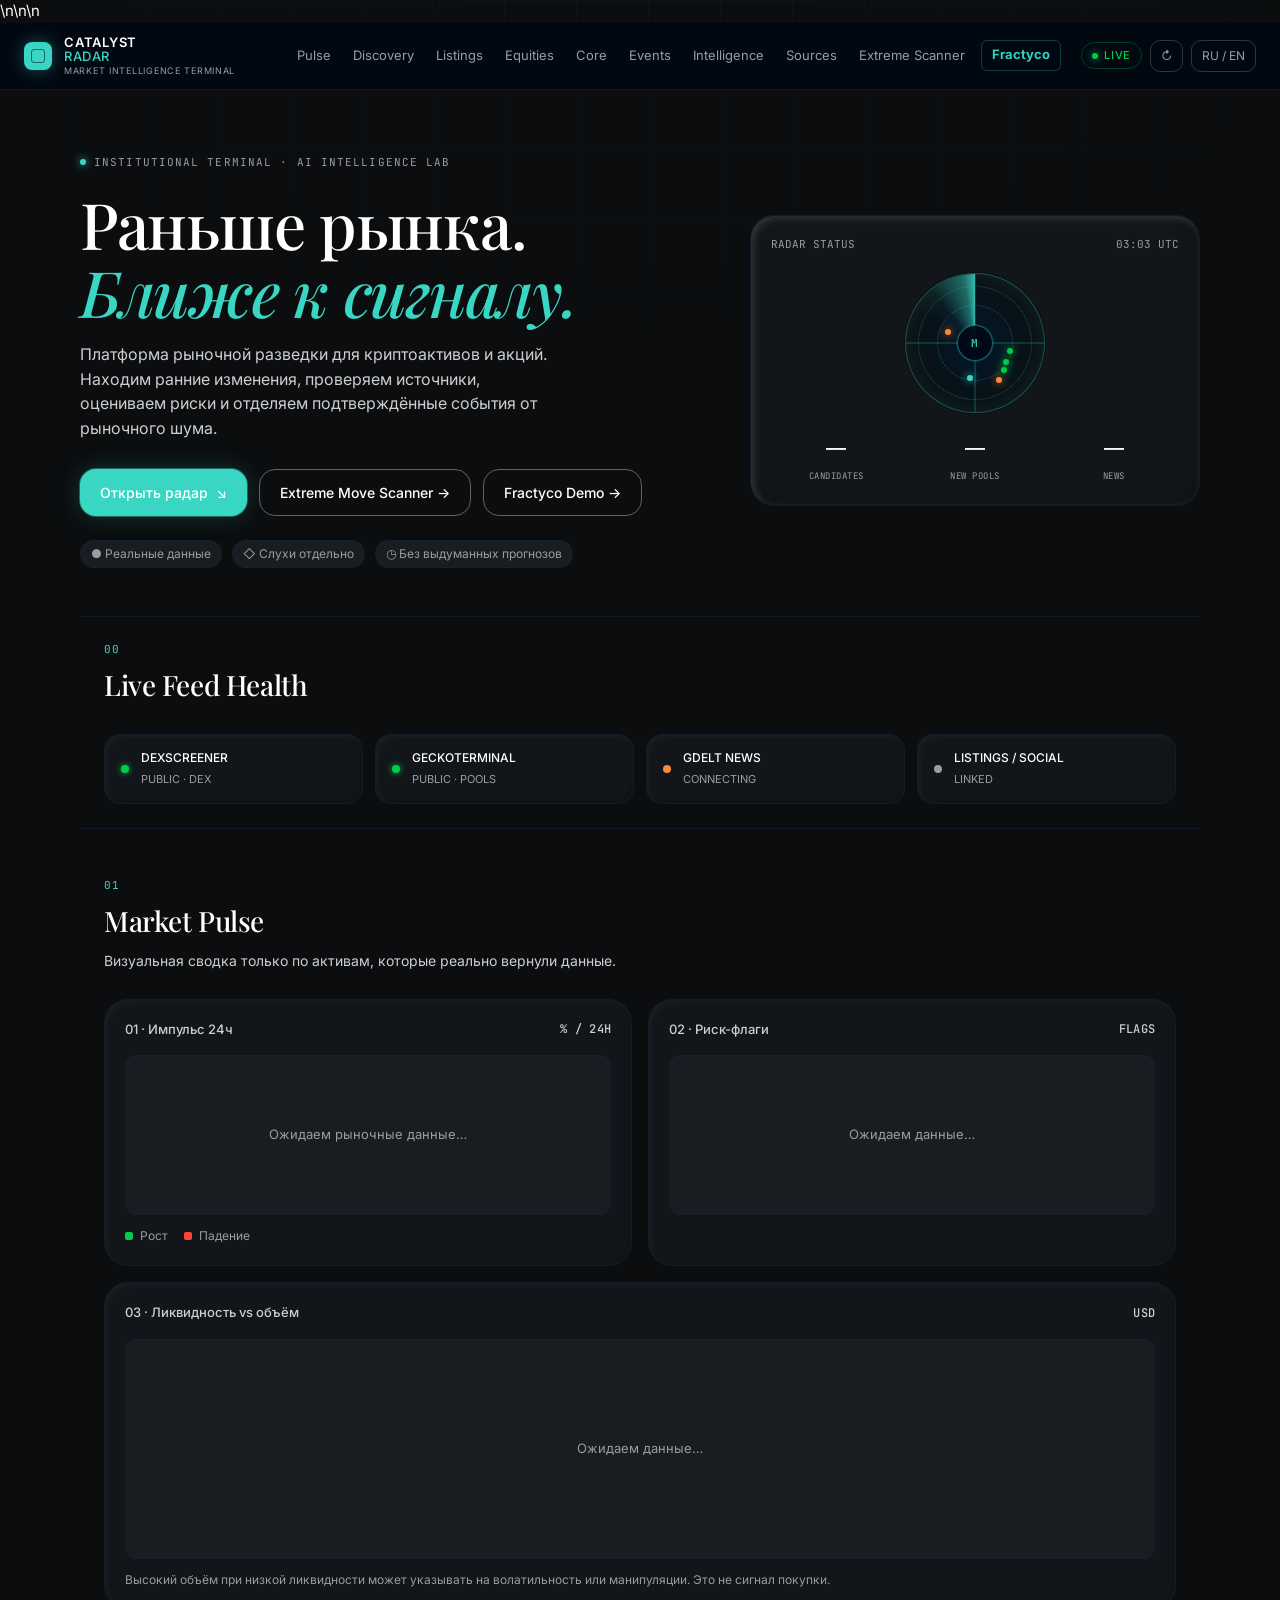
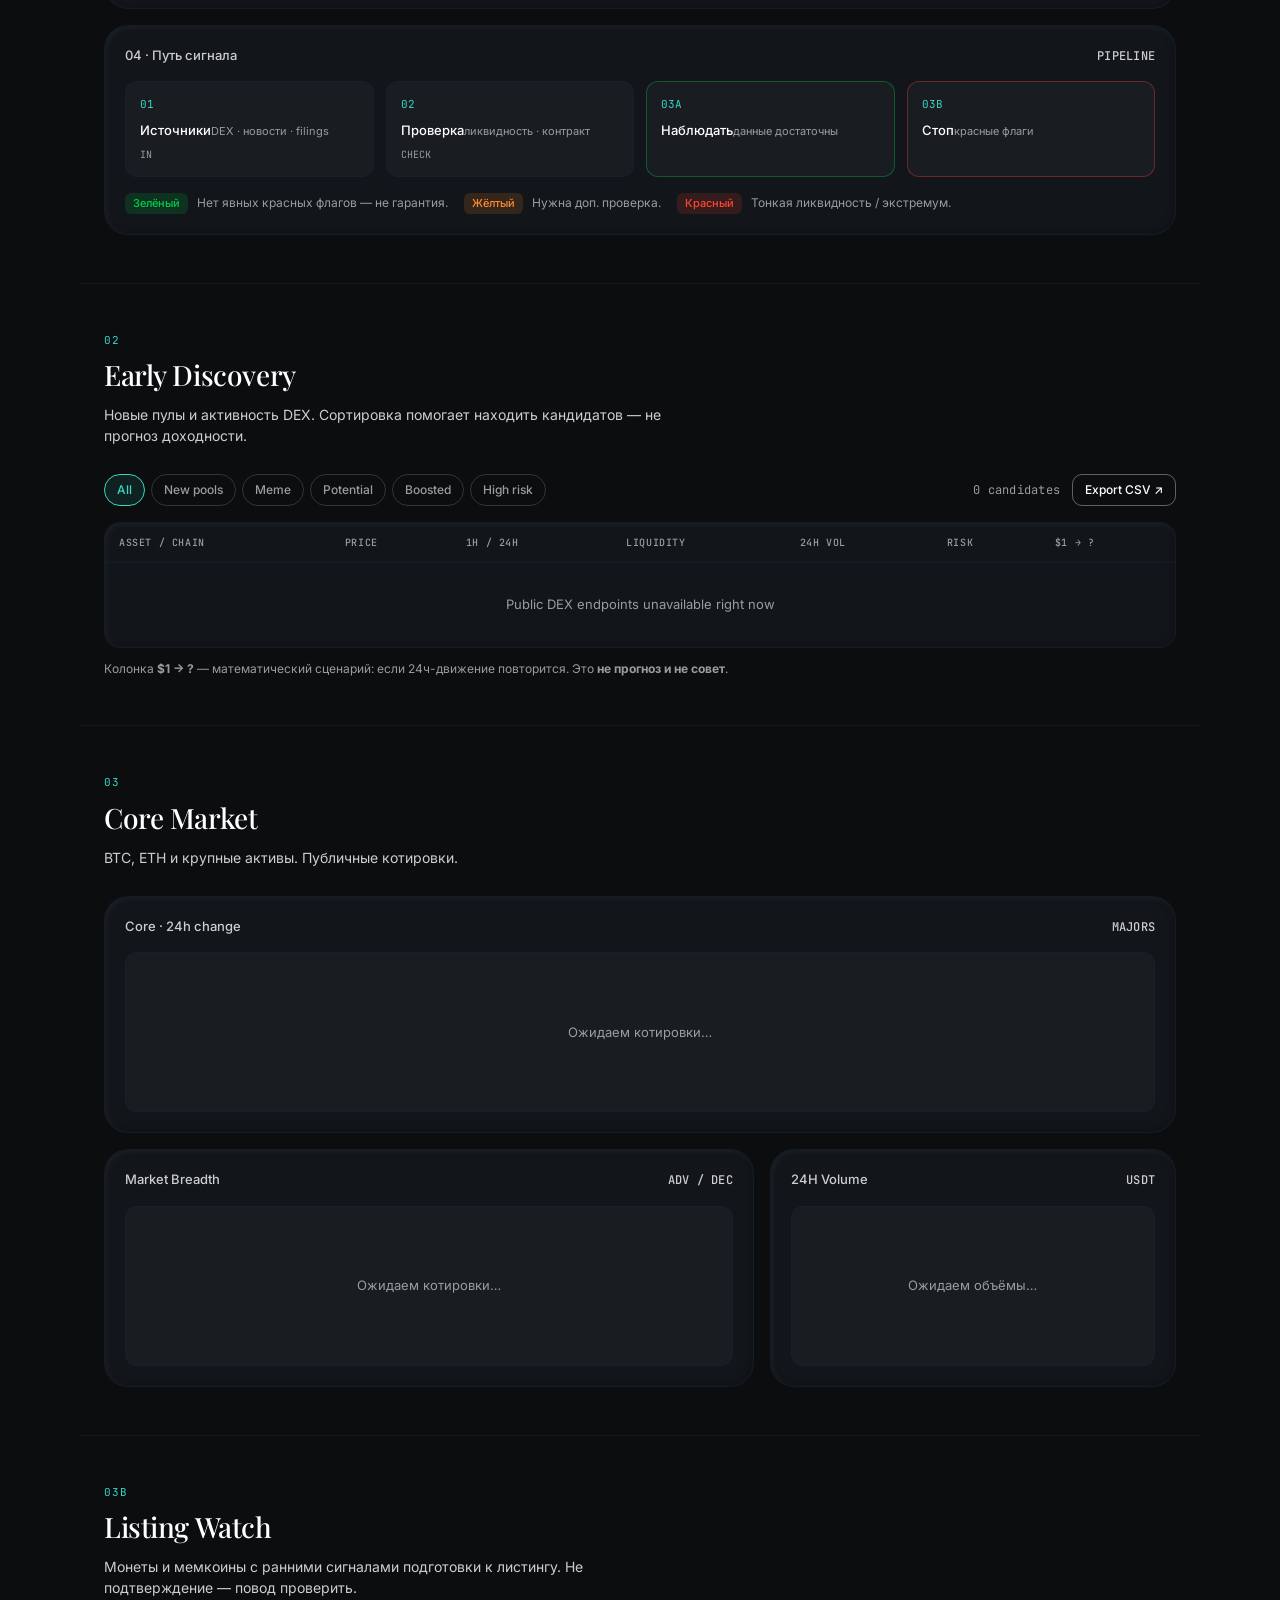
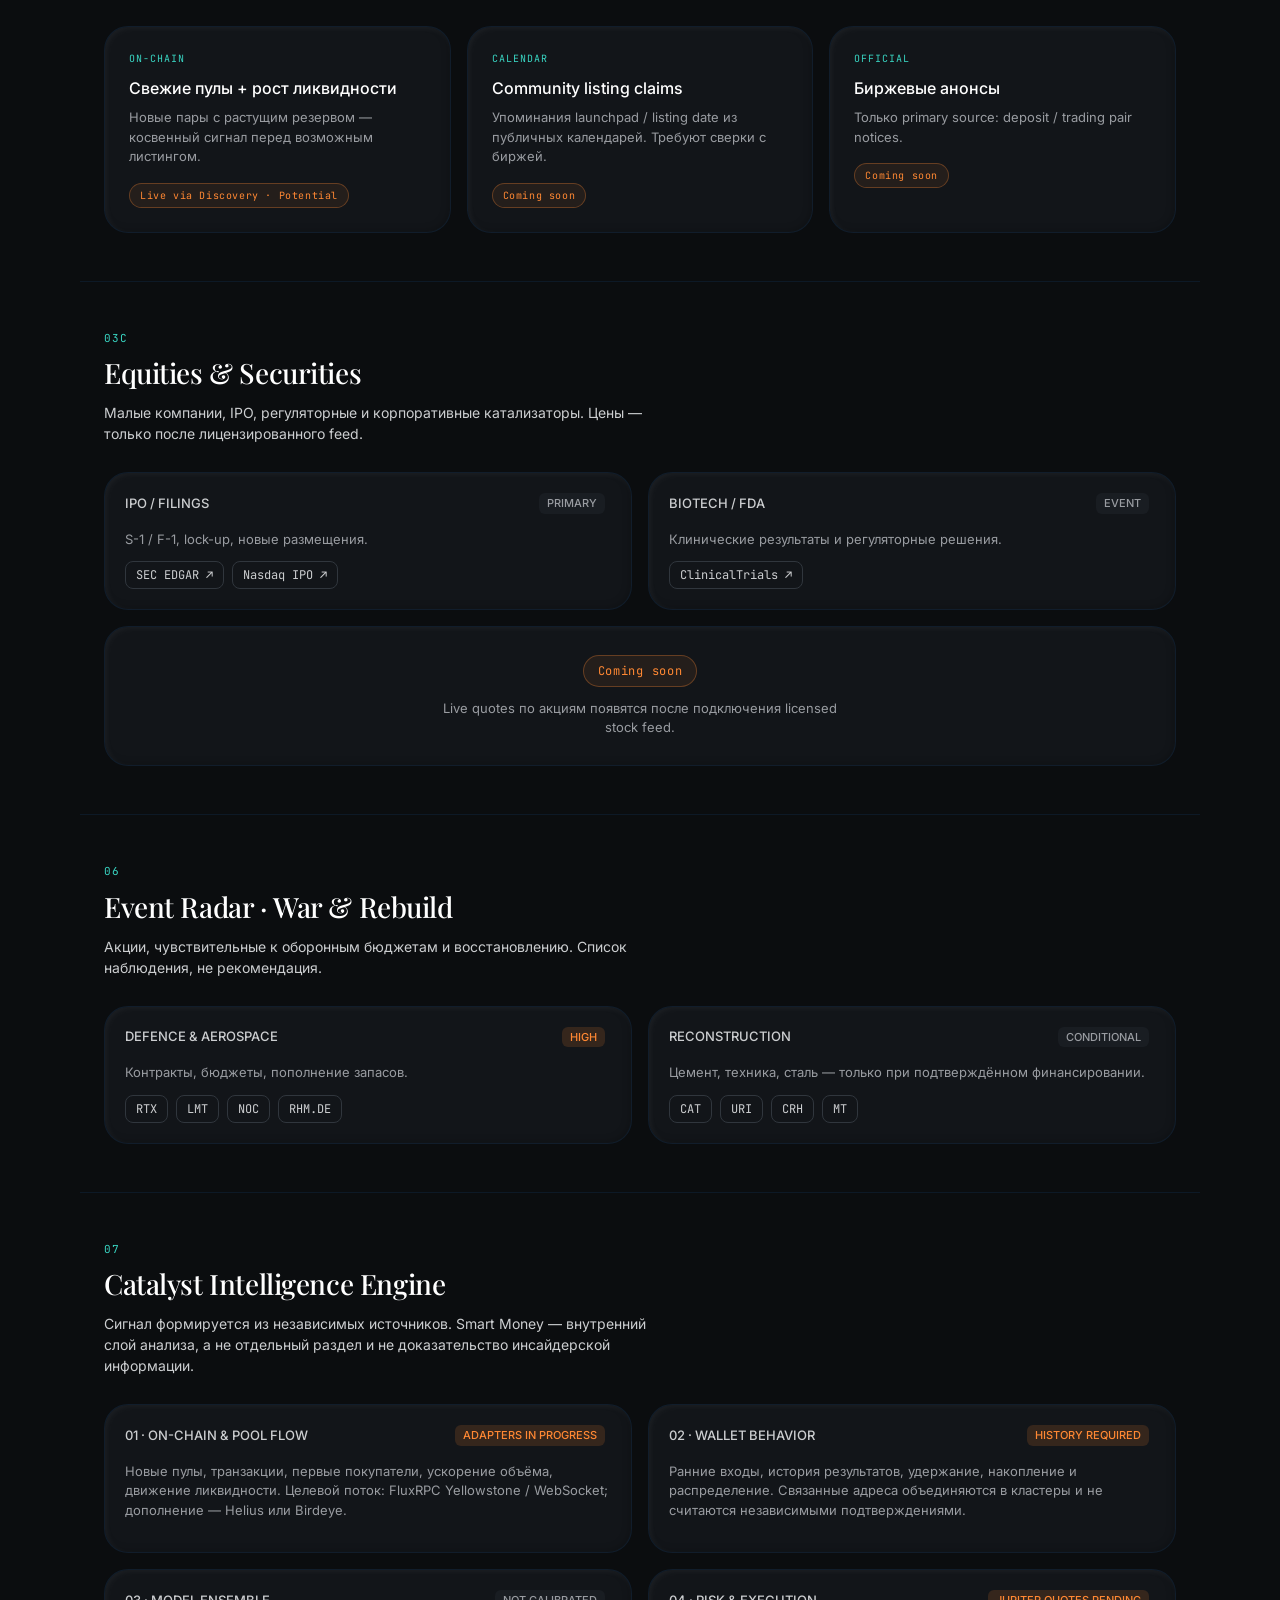
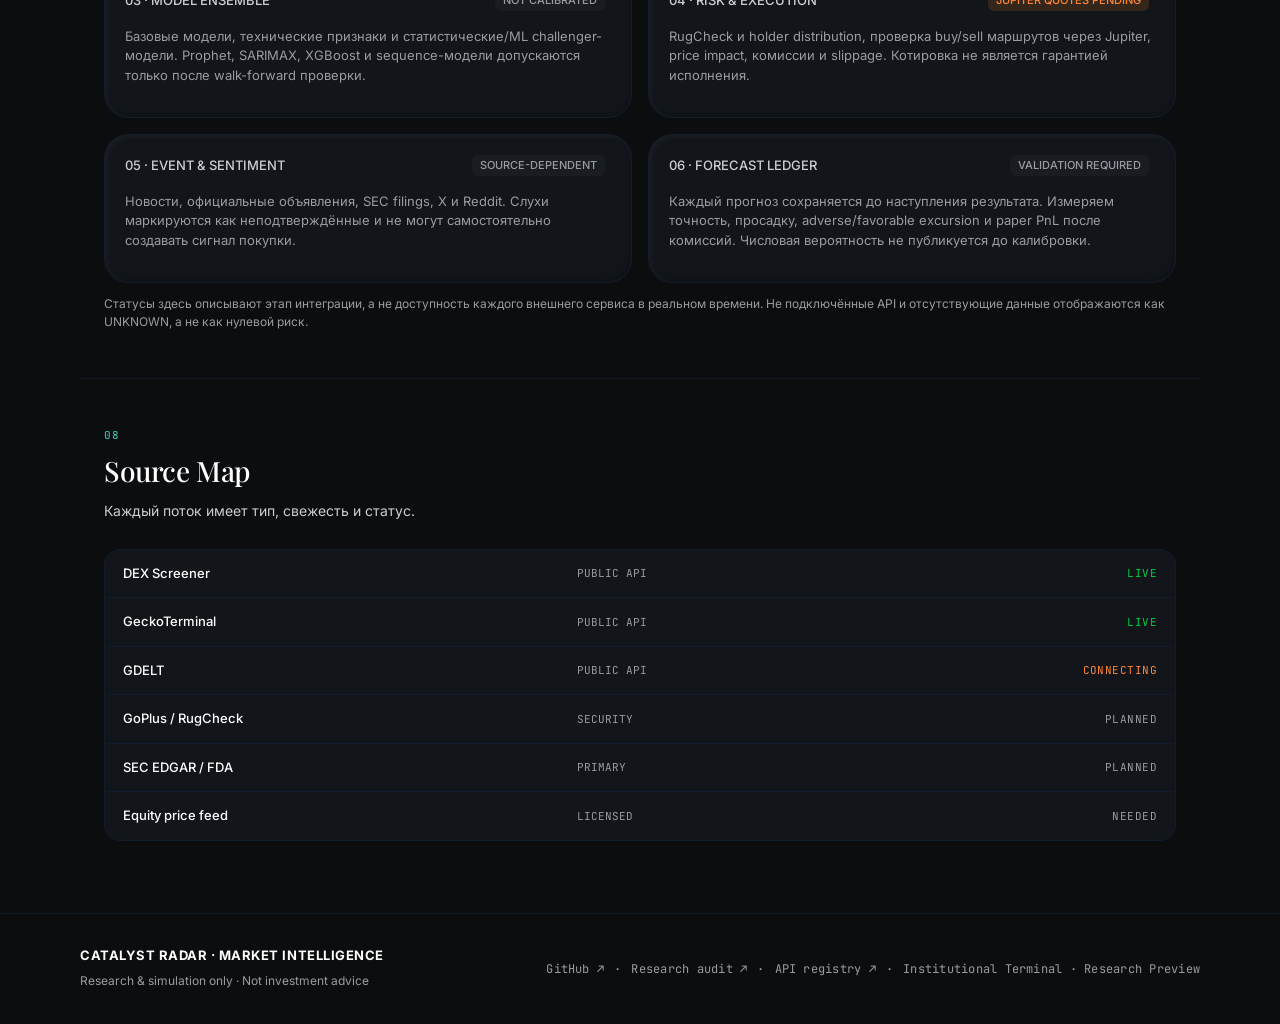
==== commit deed5ac4: "Rebrand homepage as Catalyst Radar institutional intelligence terminal" ====
--- a/index.html
+++ b/index.html
@@ -3,9 +3,9 @@
 <head>
 <meta charset="utf-8">
 <meta name="viewport" content="width=device-width,initial-scale=1">
-<title>MAGIC Market Intelligence — Early Signal Terminal</title>
-<meta name="description" content="MAGIC Market Intelligence: раннее обнаружение криптоактивов, on-chain сигналы, рыночные катализаторы, акции и paper trading.">
-<meta name="theme-color" content="#0b0d0f">
+<title>Catalyst Radar — Market Intelligence & Early Signal Terminal</title>
+<meta name="description" content="Catalyst Radar — платформа рыночной разведки: раннее обнаружение криптоактивов, on-chain сигналы, рыночные катализаторы, акции, риск-анализ и paper trading.">
+<meta name="theme-color" content="#0b0d0f">\n<meta property="og:title" content="Catalyst Radar — Market Intelligence">\n<meta property="og:description" content="Early signals. Verified evidence. Risk-aware market intelligence for crypto and equities.">\n<meta property="og:type" content="website">
 <link rel="preconnect" href="https://fonts.googleapis.com">
 <link rel="preconnect" href="https://fonts.gstatic.com" crossorigin>
 <link href="https://fonts.googleapis.com/css2?family=Inter:wght@400;500;600&family=JetBrains+Mono:wght@400;500&family=Playfair+Display:wght@400;500;600&display=swap" rel="stylesheet">
@@ -32,8 +32,8 @@
   <a class="brand" href="#top">
     <span class="brand-mark"></span>
     <span class="brand-text">
-      <strong>MAGIC</strong><span>INTELLIGENCE</span>
-      <small>EARLY SIGNAL TERMINAL</small>
+      <strong>CATALYST</strong><span>RADAR</span>
+      <small>MARKET INTELLIGENCE TERMINAL</small>
     </span>
   </a>
   <nav class="nav">
@@ -58,9 +58,9 @@
 <section class="hero">
   <div class="hero-inner">
     <div class="hero-copy">
-      <div class="eyebrow"><span class="dot"></span> MARKET INTELLIGENCE · CRYPTO · EQUITIES · CATALYSTS</div>
-      <h1>Рынок.<br><em>Без слепых зон.</em></h1>
-      <p class="lead">Единая исследовательская платформа: аномалии, новые пулы, катализаторы и paper-trading. Только наблюдаемые данные — никаких выдуманных прогнозов.</p>
+      <div class="eyebrow"><span class="dot"></span> INSTITUTIONAL TERMINAL · AI INTELLIGENCE LAB</div>
+      <h1>Раньше рынка.<br><em>Ближе к сигналу.</em></h1>
+      <p class="lead">Платформа рыночной разведки для криптоактивов и акций. Находим ранние изменения, проверяем источники, оцениваем риски и отделяем подтверждённые события от рыночного шума.</p>
       <div class="hero-cta">
         <a class="btn btn-primary" href="#discovery">Открыть радар <span>↘</span></a>
         <a class="btn btn-ghost" href="./extreme-move.html">Extreme Move Scanner →</a>
@@ -208,14 +208,6 @@
   </div>
   <div class="card coming-block" style="margin-top:16px"><div class="coming-inner"><div class="coming-badge large">Coming soon</div><p>Live quotes по акциям появятся после подключения licensed stock feed.</p></div></div>
 </section>
-<section class="section" id="listings">
-  <div class="section-head"><span class="section-num">04</span><h2>Listing Intelligence</h2><p class="section-desc">До листинга — а не после.</p></div>
-  <div class="coming-grid">
-    <div class="coming-card"><span class="coming-label">OFFICIAL</span><h3>Биржевые объявления</h3><p>Новые пары, launchpad, deposit notices.</p><div class="coming-badge">Coming soon</div></div>
-    <div class="coming-card"><span class="coming-label">ON-CHAIN</span><h3>Подготовка к запуску</h3><p>Свежие пулы, рост ликвидности.</p><div class="coming-badge">Coming soon</div></div>
-    <div class="coming-card"><span class="coming-label">UNVERIFIED</span><h3>Ранние упоминания</h3><p>Сообщество и слухи — только повод для проверки.</p><div class="coming-badge">Coming soon</div></div>
-  </div>
-</section>
 <section class="section" id="geopolitics">
   <div class="section-head"><span class="section-num">06</span><h2>Event Radar · War & Rebuild</h2>
     <p class="section-desc">Акции, чувствительные к оборонным бюджетам и восстановлению. Список наблюдения, не рекомендация.</p></div>
@@ -225,7 +217,7 @@
   </div>
 </section>
 <section class="section" id="intelligence">
-  <div class="section-head"><span class="section-num">07</span><h2>MAGIC Intelligence Engine</h2>
+  <div class="section-head"><span class="section-num">07</span><h2>Catalyst Intelligence Engine</h2>
     <p class="section-desc">Сигнал формируется из независимых источников. Smart Money — внутренний слой анализа, а не отдельный раздел и не доказательство инсайдерской информации.</p></div>
   <div class="event-grid">
     <div class="card"><div class="card-head"><span>01 · ON-CHAIN & POOL FLOW</span><span class="tag amber">ADAPTERS IN PROGRESS</span></div><p class="card-body">Новые пулы, транзакции, первые покупатели, ускорение объёма, движение ликвидности. Целевой поток: FluxRPC Yellowstone / WebSocket; дополнение — Helius или Birdeye.</p></div>
@@ -251,8 +243,8 @@
 </main>
 <footer class="footer">
   <div class="footer-inner">
-    <div class="footer-brand"><strong>MAGIC MARKET INTELLIGENCE</strong><span>Research & simulation only · Not investment advice</span></div>
-    <div class="footer-meta mono"><a href="https://github.com/Alexberik/catalyst-radar" target="_blank" rel="noopener">GitHub ↗</a><span>·</span><a href="https://github.com/Alexberik/catalyst-radar/blob/main/docs/REFERENCE_REPOSITORY_AUDIT.md" target="_blank" rel="noopener">Research audit ↗</a><span>·</span><a href="https://github.com/Alexberik/catalyst-radar/blob/main/docs/PROVIDER_REGISTRY.md" target="_blank" rel="noopener">API registry ↗</a><span>·</span><span>v0.5 · hybrid midnight</span></div>
+    <div class="footer-brand"><strong>CATALYST RADAR · MARKET INTELLIGENCE</strong><span>Research & simulation only · Not investment advice</span></div>
+    <div class="footer-meta mono"><a href="https://github.com/Alexberik/catalyst-radar" target="_blank" rel="noopener">GitHub ↗</a><span>·</span><a href="https://github.com/Alexberik/catalyst-radar/blob/main/docs/REFERENCE_REPOSITORY_AUDIT.md" target="_blank" rel="noopener">Research audit ↗</a><span>·</span><a href="https://github.com/Alexberik/catalyst-radar/blob/main/docs/PROVIDER_REGISTRY.md" target="_blank" rel="noopener">API registry ↗</a><span>·</span><span>Institutional Terminal · Research Preview</span></div>
   </div>
 </footer>
 </body>
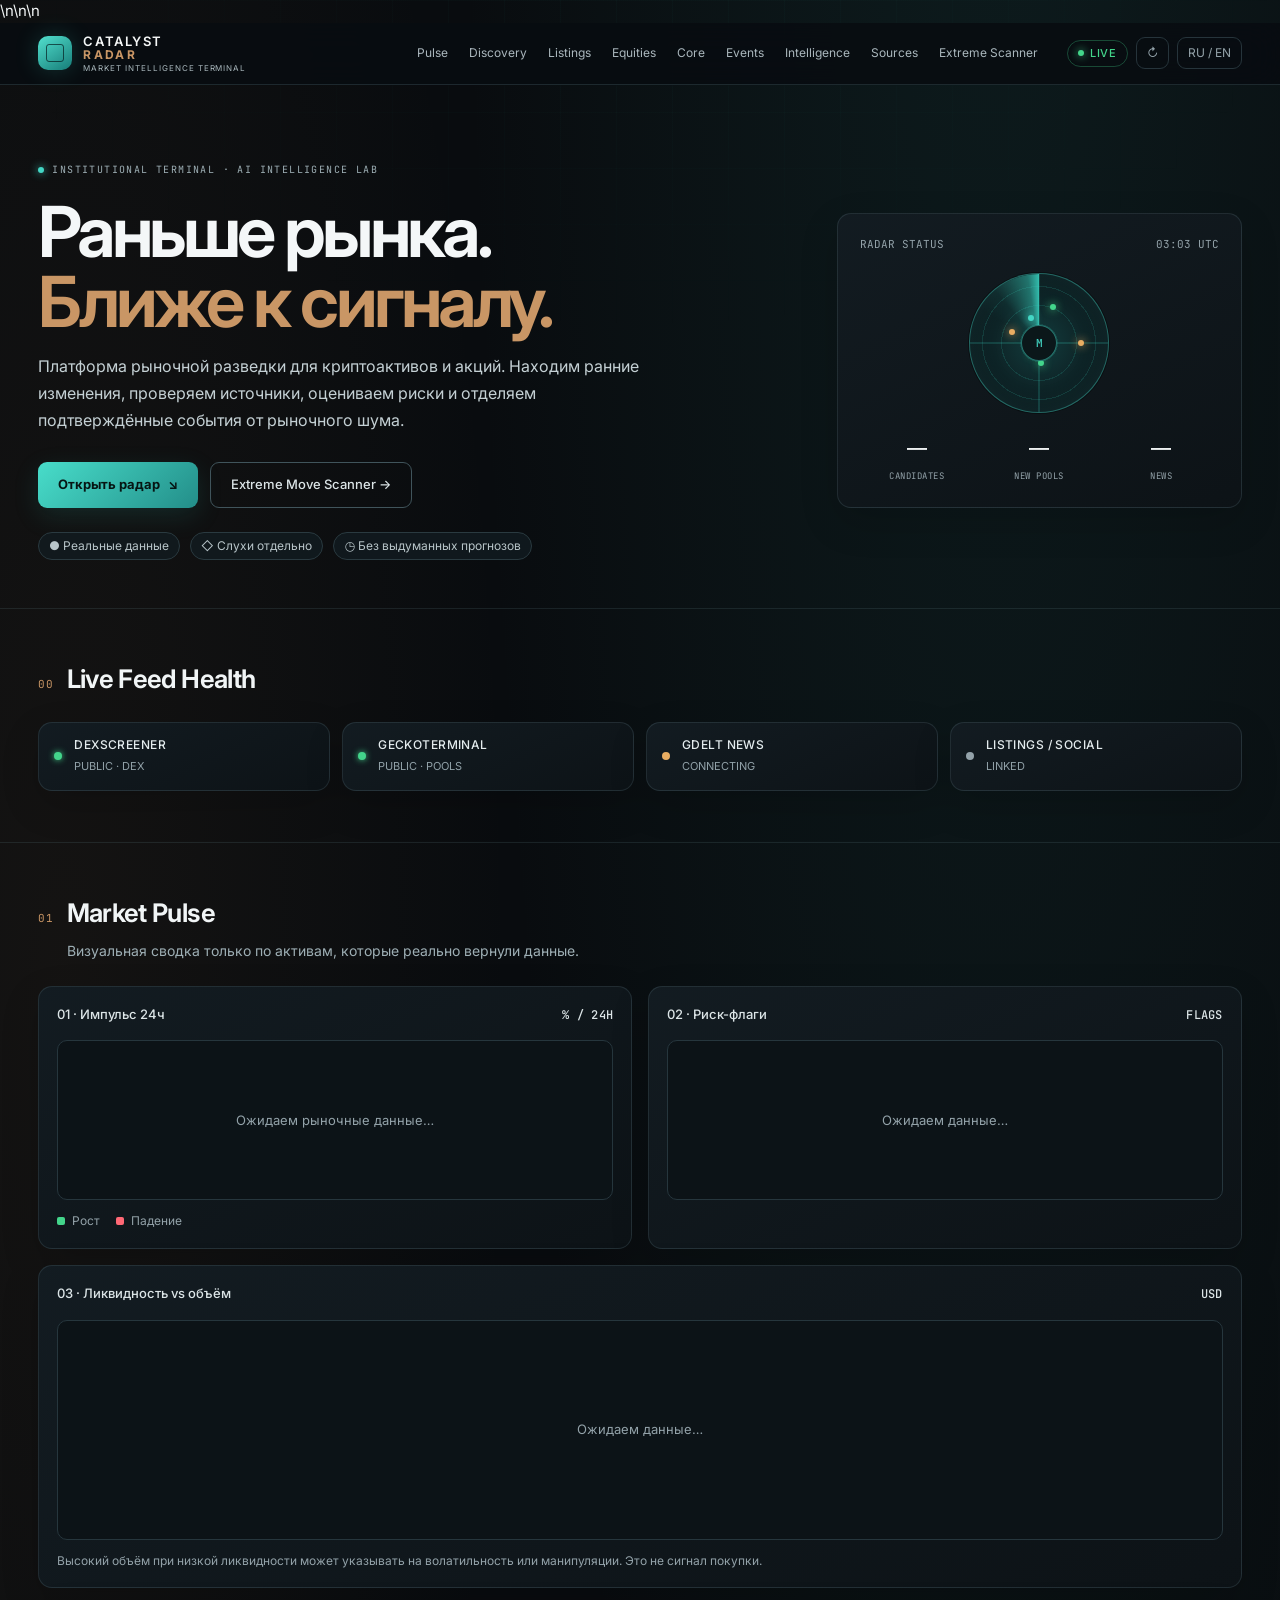
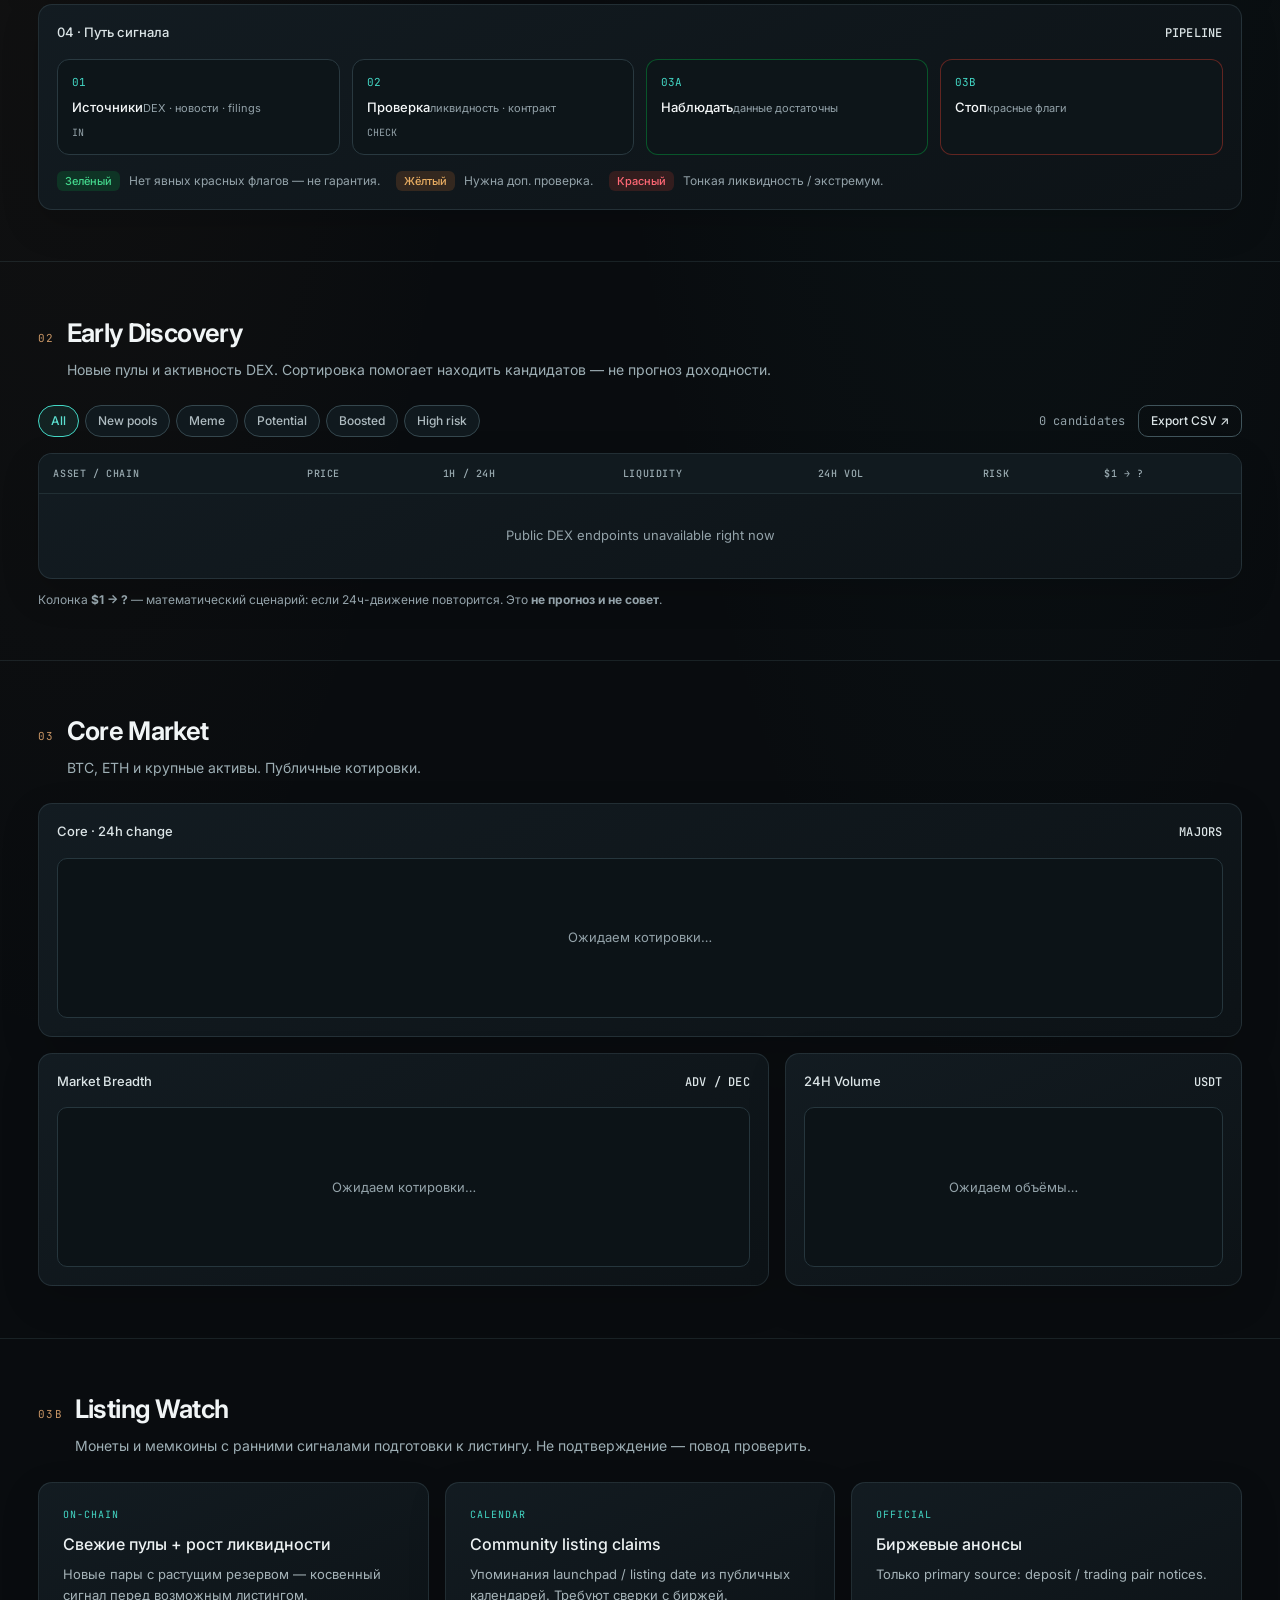
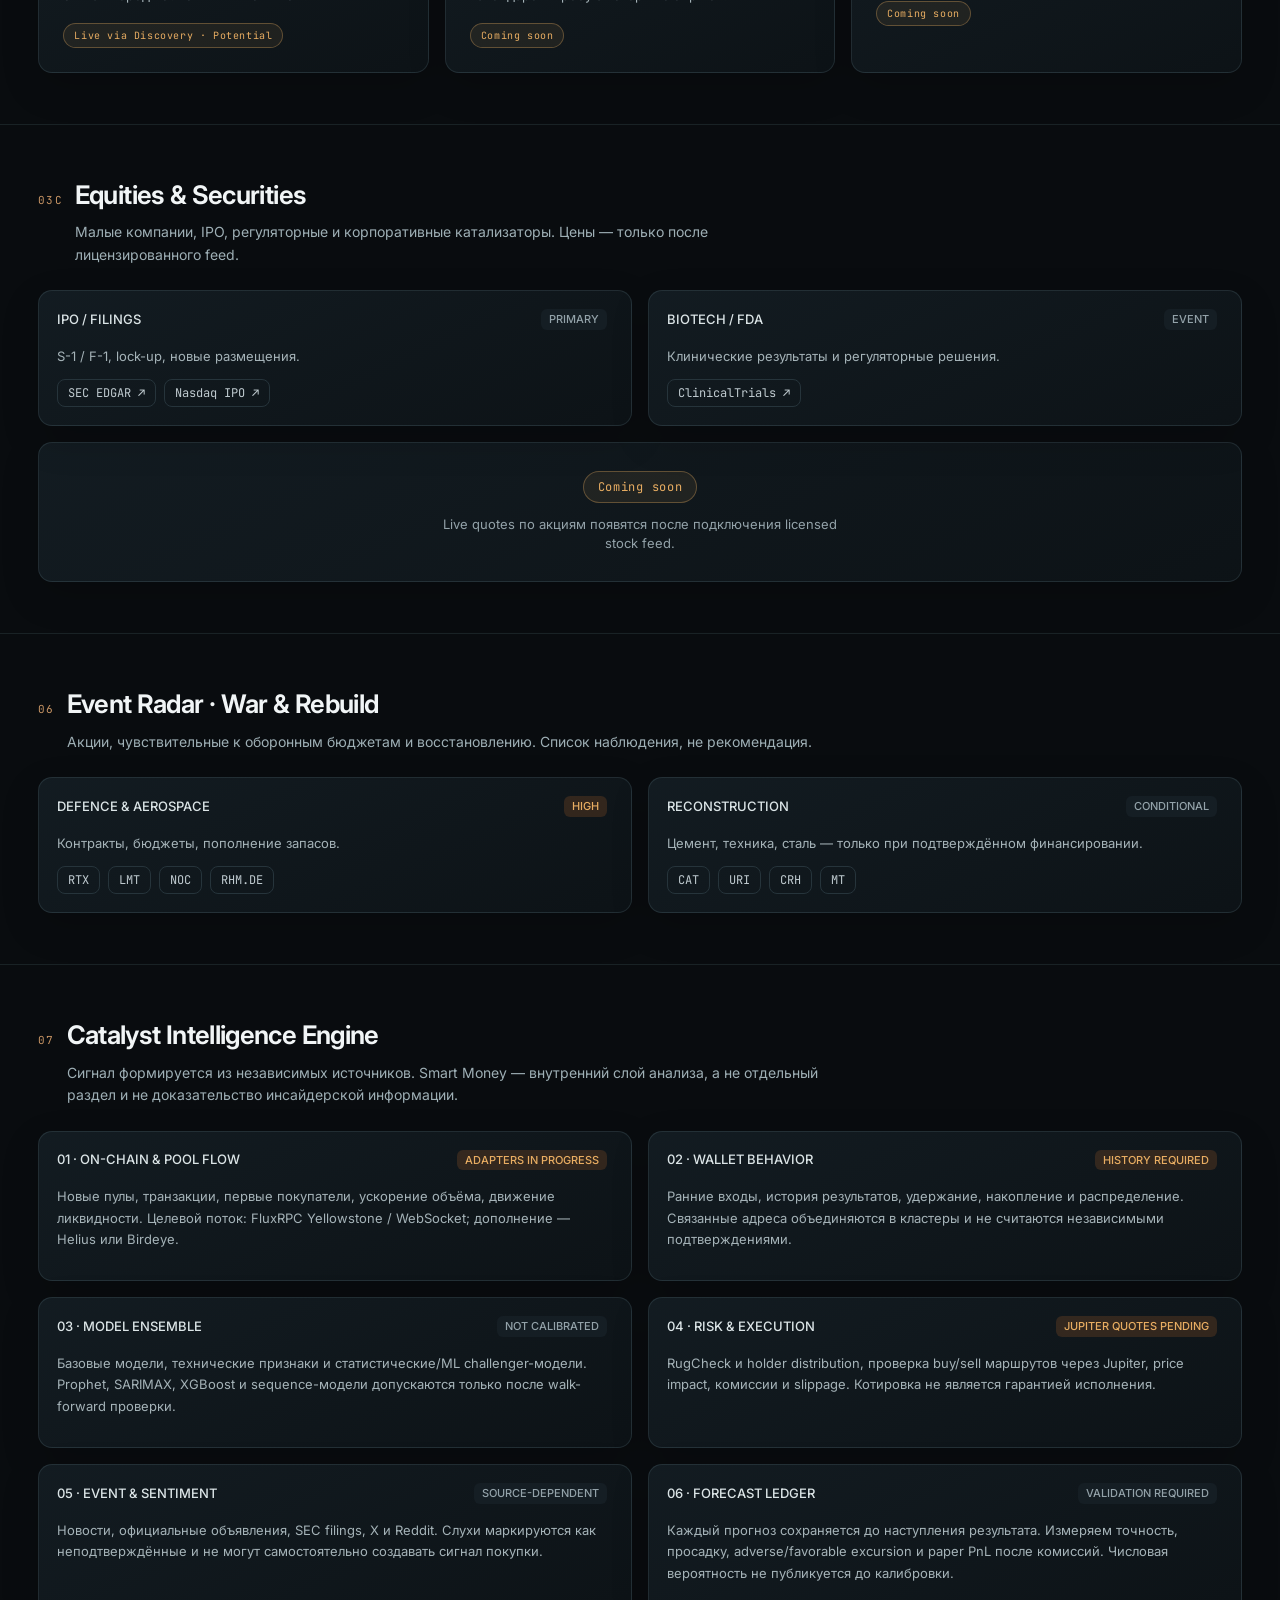
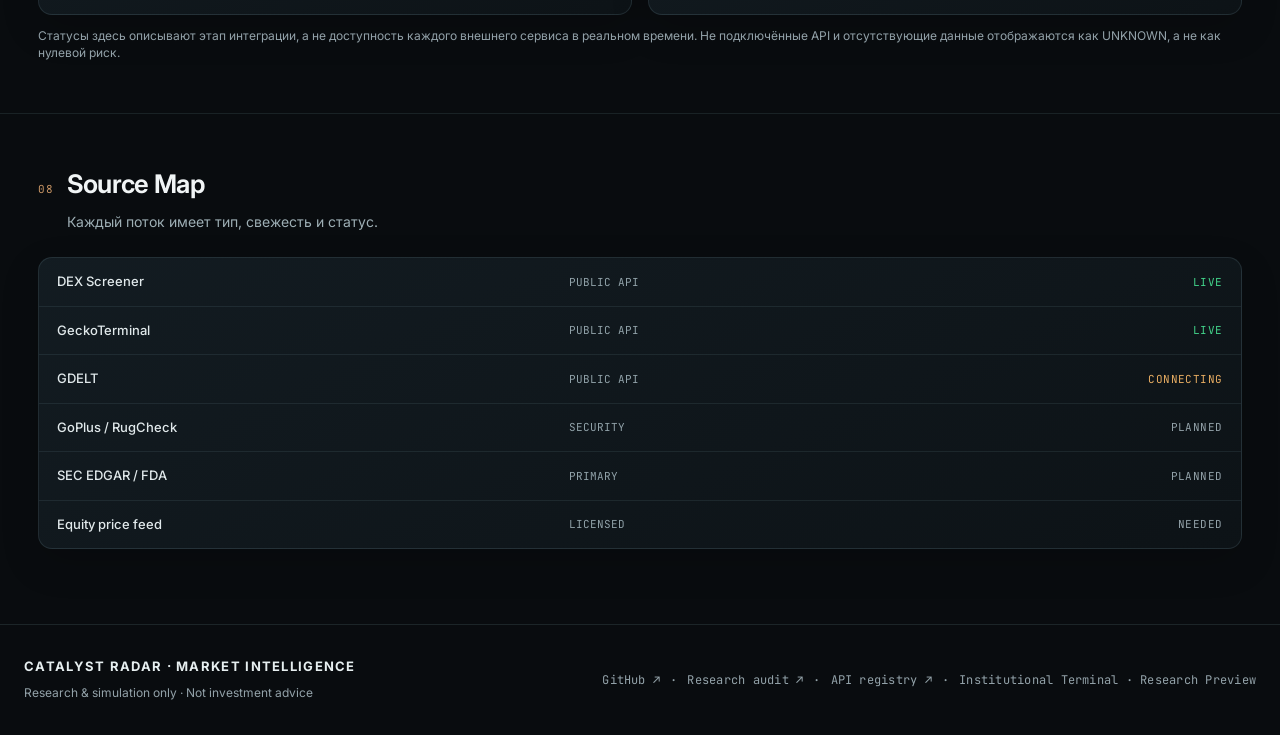
==== commit 30a0df23: "Remove unrelated Fractyco promotion from Catalyst Radar brand surface" ====
--- a/index.html
+++ b/index.html
@@ -12,18 +12,6 @@
 <link rel="stylesheet" href="style.css">
 <script src="demo.js" defer></script>
 <style>
-  /* Make Fractyco link always visible and prominent */
-  .nav a[href*="fractyco"] {
-    color: #2dd4bf !important;
-    font-weight: 700 !important;
-    border: 1px solid #2dd4bf44;
-    border-radius: 6px;
-    padding: 4px 10px !important;
-    margin-left: 4px;
-  }
-  .nav a[href*="fractyco"]:hover {
-    background: #2dd4bf22;
-  }
 </style>
 </head>
 <body>
@@ -46,7 +34,6 @@
     <a href="#intelligence">Intelligence</a>
     <a href="#sources">Sources</a>
     <a href="./extreme-move.html">Extreme Scanner</a>
-    <a href="./fractyco.html">Fractyco</a>
   </nav>
   <div class="top-actions">
     <span class="live-pill"><i></i> LIVE</span>
@@ -64,7 +51,6 @@
       <div class="hero-cta">
         <a class="btn btn-primary" href="#discovery">Открыть радар <span>↘</span></a>
         <a class="btn btn-ghost" href="./extreme-move.html">Extreme Move Scanner →</a>
-        <a class="btn btn-ghost" href="./fractyco.html">Fractyco Demo →</a>
       </div>
       <div class="hero-tags">
         <span>● Реальные данные</span>
--- a/style.css
+++ b/style.css
@@ -185,3 +185,136 @@
   .section { padding: 36px 16px; }
   .status-stats strong { font-size: 16px; }
 }
+
+
+/* === CATALYST RADAR · INSTITUTIONAL TERMINAL REDESIGN === */
+:root {
+  --canvas:#090c0f;
+  --surface:#10161b;
+  --elevated:#151e24;
+  --cobalt:#1a2830;
+  --border:#26343b;
+  --border-soft:rgba(120,157,164,.16);
+  --text:#f4f7f8;
+  --text-secondary:#c0cbd0;
+  --text-muted:#93a2a9;
+  --signal:#43d7c5;
+  --signal-dim:#238f88;
+  --green:#43d58b;
+  --amber:#e8ad62;
+  --red:#ff6875;
+  --copper:#c99665;
+  --max:1280px;
+  --radius:14px;
+  --radius-sm:9px;
+}
+body {
+  background:
+    radial-gradient(ellipse at 78% -12%,rgba(35,115,111,.16),transparent 34rem),
+    radial-gradient(ellipse at 5% 18%,rgba(157,105,58,.08),transparent 28rem),
+    var(--canvas);
+}
+.ambient {
+  background-image:linear-gradient(rgba(67,215,197,.025) 1px,transparent 1px),linear-gradient(90deg,rgba(67,215,197,.025) 1px,transparent 1px);
+  background-size:56px 56px;
+}
+.topbar {
+  padding:11px clamp(16px,3vw,42px);
+  background:rgba(8,13,17,.91);
+  border-bottom-color:rgba(117,157,163,.2);
+}
+.brand {gap:11px}
+.brand-mark {
+  width:34px;height:34px;border-radius:10px;
+  background:linear-gradient(145deg,#52e0ce,#167c78);
+  box-shadow:0 0 24px rgba(67,215,197,.2);
+}
+.brand-mark::after {inset:8px;border:1px solid rgba(5,30,32,.7);border-radius:3px}
+.brand-text strong {font-size:13px;letter-spacing:.12em;color:#f5f7f7}
+.brand-text span {font-size:12px;letter-spacing:.19em;color:var(--copper);font-weight:700}
+.brand-text small {font-size:8px;letter-spacing:.12em;color:#aab8bd}
+.nav {gap:3px}
+.nav a {font-size:12px;color:#aab7bd;padding:7px 9px;white-space:nowrap}
+.nav a:hover,.nav a:focus-visible {color:#fff;background:rgba(67,215,197,.09)}
+.hero {padding:clamp(42px,6vw,84px) clamp(16px,3vw,42px) 48px}
+.hero-inner {max-width:var(--max);grid-template-columns:minmax(0,1.45fr) minmax(290px,.8fr);gap:clamp(28px,5vw,72px)}
+.eyebrow {color:#9eafb5;letter-spacing:.14em;font-size:10px}
+.hero h1 {font-family:var(--font-sans);font-size:clamp(42px,5.5vw,72px);font-weight:650;letter-spacing:-.055em;line-height:.99}
+.hero h1 em {font-style:normal;color:var(--copper)}
+.lead {max-width:620px;font-size:16px;line-height:1.7;color:#c4d0d4}
+.btn {border-radius:9px;font-size:13px}
+.btn-primary {background:linear-gradient(135deg,#48ddca,#238e89);color:#061513;box-shadow:0 8px 26px rgba(35,160,151,.16);font-weight:700}
+.btn-primary:hover {background:linear-gradient(135deg,#6be9d8,#2aa99f)}
+.btn-ghost {border-color:#40545b;color:#dce5e7}
+.btn-ghost:hover {border-color:var(--signal);background:rgba(67,215,197,.06)}
+.hero-tags span {background:rgba(18,28,33,.8);border-color:#2a3a40;color:#b8c5c9}
+.status-card,.card,.coming-card,.health-item,.table-wrap,.sources-table {
+  background:linear-gradient(155deg,rgba(19,28,34,.98),rgba(13,19,23,.98));
+  border:1px solid rgba(115,151,157,.19);
+  box-shadow:0 14px 38px rgba(0,0,0,.16);
+  border-radius:14px;
+}
+.status-card {padding:22px}
+.radar-face {background:radial-gradient(circle at center,#123c3d 0%,#0c171b 72%);border-color:rgba(67,215,197,.42)}
+.radar-core {background:#0b171a;border-color:rgba(67,215,197,.5)}
+.section {max-width:var(--max);padding:clamp(34px,4vw,54px) clamp(16px,3vw,42px);border-top-color:rgba(115,151,157,.16)}
+.section-head {display:grid;grid-template-columns:auto 1fr;column-gap:12px;align-items:baseline;margin-bottom:24px}
+.section-num {grid-column:1;grid-row:1;margin:0;color:var(--copper)}
+.section-head h2 {grid-column:2;grid-row:1;font-family:var(--font-sans);font-size:clamp(21px,2vw,27px);font-weight:650;letter-spacing:-.025em;color:#f1f5f6;margin:0}
+.section-desc {grid-column:2;margin-top:7px;max-width:760px;line-height:1.6;color:#9eafb5}
+.card {padding:18px}
+.card-head {color:#dce5e7}
+.chart-area {background:#0c1317;border-color:#26363d;border-radius:10px}
+.pipeline {grid-template-columns:repeat(4,minmax(0,1fr))}
+.pipe-step {background:#0d1519;border-color:#293940}
+.health-item {padding:13px 15px}
+.health-item strong {color:#e4ecee;letter-spacing:.035em}
+.health-item small {color:#91a1a8}
+.toolbar {align-items:flex-start}
+.chip {border-color:#35474e;color:#aebbc0;background:#10191e}
+.chip:hover,.chip.active {border-color:var(--signal);color:#5ce0d0;background:rgba(67,215,197,.1)}
+.data-table {min-width:760px}
+.data-table th {color:#9aabb1;background:#111a1f}
+.data-table td {color:#d1dadd}
+.data-table tr:hover td {background:rgba(67,215,197,.045)}
+.coming-card h3 {color:#edf2f3}
+.coming-card p,.card-body {color:#a5b3b8;line-height:1.65}
+.coming-badge {color:var(--amber);border-color:rgba(232,173,98,.32);background:rgba(232,173,98,.08)}
+.tag.green {color:var(--green)}
+.tag.amber {color:var(--amber)}
+.tag.red {color:var(--red)}
+.src-row {border-bottom-color:rgba(115,151,157,.14)}
+.src-name {color:#e1e9eb}
+.src-type {color:#91a2a9}
+.footer {border-top-color:rgba(115,151,157,.18)}
+.footer-brand strong {letter-spacing:.1em;color:#e7eff0}
+.footer-meta {flex-wrap:wrap}
+.live-pill {color:var(--green);border-color:rgba(67,213,139,.3)}
+@media (max-width:1100px) {
+  .topbar {flex-wrap:wrap}
+  .nav {order:3;width:100%;margin:0;overflow-x:auto;flex-wrap:nowrap;padding:2px 0 5px;scrollbar-width:thin}
+  .top-actions {margin-left:auto}
+}
+@media (max-width:900px) {
+  .hero-inner {grid-template-columns:1fr}
+  .hero-status {order:-1;max-width:100%}
+  .radar-visual.ship-radar {width:118px;height:118px}
+  .pulse-grid,.majors-grid,.coming-grid,.event-grid,.health-grid {grid-template-columns:repeat(2,minmax(0,1fr))}
+  .pipeline {grid-template-columns:repeat(2,minmax(0,1fr))}
+  .pulse-grid .wide,.pipeline-card,.majors-grid .wide {grid-column:1/-1}
+}
+@media (max-width:600px) {
+  .topbar {padding:10px 14px}
+  .nav a {padding:7px 10px}
+  .hero {padding:32px 16px 28px}
+  .hero h1 {font-size:clamp(38px,11vw,54px)}
+  .section {padding:32px 16px}
+  .section-head {column-gap:8px}
+  .section-head h2 {font-size:21px}
+  .pulse-grid,.majors-grid,.coming-grid,.event-grid,.health-grid,.pipeline {grid-template-columns:1fr}
+  .pulse-grid .wide,.pipeline-card,.majors-grid .wide {grid-column:auto}
+  .status-stats strong {font-size:17px}
+  .toolbar-right {width:100%;justify-content:space-between}
+  .footer-inner {align-items:flex-start}
+  .footer-meta {font-size:10px}
+}
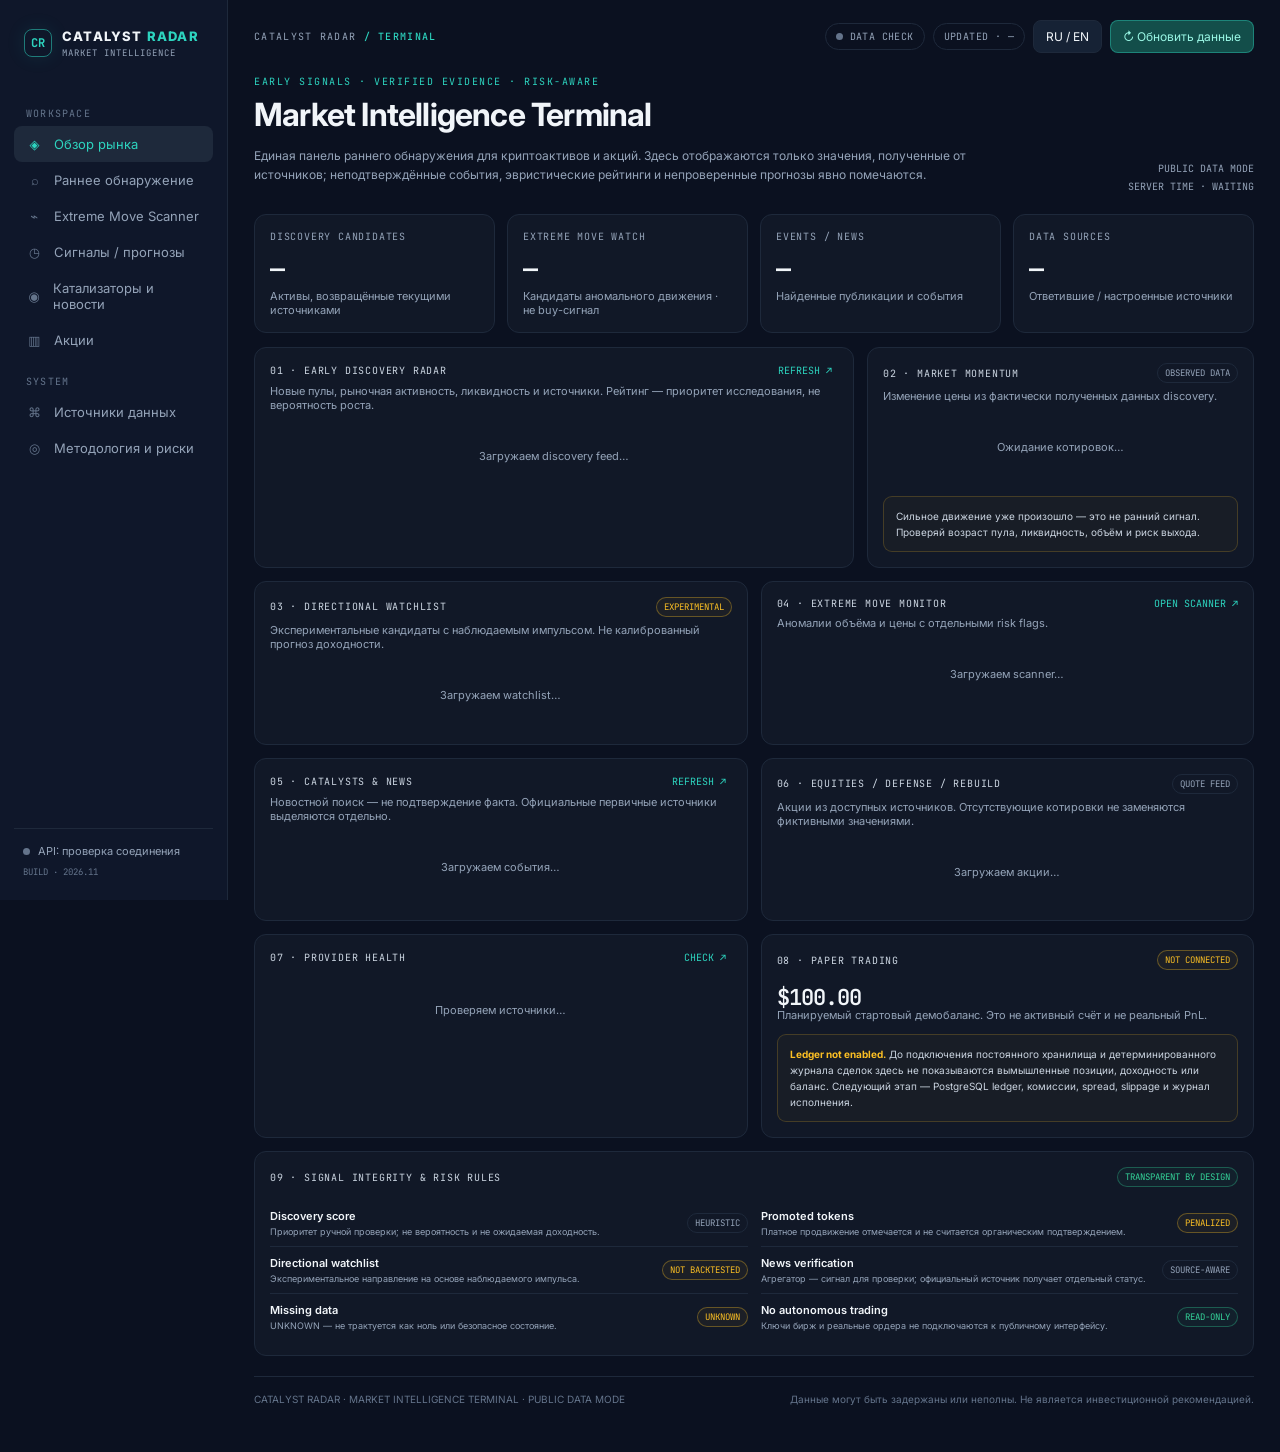
==== commit 45c263c3: "feat(ui): rebuild Catalyst Radar dashboard around Fractyco terminal layout" ====
--- a/index.html
+++ b/index.html
@@ -3,235 +3,79 @@
 <head>
 <meta charset="utf-8">
 <meta name="viewport" content="width=device-width,initial-scale=1">
-<title>Catalyst Radar — Market Intelligence & Early Signal Terminal</title>
-<meta name="description" content="Catalyst Radar — платформа рыночной разведки: раннее обнаружение криптоактивов, on-chain сигналы, рыночные катализаторы, акции, риск-анализ и paper trading.">
-<meta name="theme-color" content="#0b0d0f">\n<meta property="og:title" content="Catalyst Radar — Market Intelligence">\n<meta property="og:description" content="Early signals. Verified evidence. Risk-aware market intelligence for crypto and equities.">\n<meta property="og:type" content="website">
+<title>Catalyst Radar — Market Intelligence Terminal</title>
+<meta name="description" content="Catalyst Radar — терминал рыночной разведки: раннее обнаружение криптоактивов, on-chain сигналы, акции, катализаторы и риск-анализ на основе проверяемых источников.">
+<meta name="theme-color" content="#0b1120">
+<meta property="og:title" content="Catalyst Radar — Market Intelligence Terminal">
+<meta property="og:description" content="Early signals. Verified evidence. Risk-aware market intelligence.">
 <link rel="preconnect" href="https://fonts.googleapis.com">
 <link rel="preconnect" href="https://fonts.gstatic.com" crossorigin>
-<link href="https://fonts.googleapis.com/css2?family=Inter:wght@400;500;600&family=JetBrains+Mono:wght@400;500&family=Playfair+Display:wght@400;500;600&display=swap" rel="stylesheet">
-<link rel="stylesheet" href="style.css">
-<script src="demo.js" defer></script>
+<link href="https://fonts.googleapis.com/css2?family=Inter:wght@400;500;600;700;800&family=JetBrains+Mono:wght@400;500;600&display=swap" rel="stylesheet">
 <style>
+:root{--bg:#0b1120;--sidebar:#0f172a;--card:#111827;--card2:#0f1a2b;--border:#1e293b;--text:#f1f5f9;--muted:#94a3b8;--teal:#2dd4bf;--green:#34d399;--red:#f87171;--amber:#fbbf24;--blue:#60a5fa;--purple:#a78bfa;--mono:"JetBrains Mono",monospace;--sans:Inter,system-ui,sans-serif}
+*{box-sizing:border-box}html{scroll-behavior:smooth}body{margin:0;background:var(--bg);color:var(--text);font:14px var(--sans);min-height:100vh}a{color:inherit;text-decoration:none}button{font:inherit;color:inherit;cursor:pointer}
+.app{display:grid;grid-template-columns:228px minmax(0,1fr);min-height:100vh}.sidebar{height:100vh;position:sticky;top:0;background:var(--sidebar);border-right:1px solid var(--border);padding:22px 14px;display:flex;flex-direction:column;gap:7px}.brand{display:flex;align-items:center;gap:10px;padding:5px 10px 24px}.brand-mark{width:28px;height:28px;border:1px solid #2dd4bf88;border-radius:8px;display:grid;place-items:center;color:var(--teal);font:700 12px var(--mono);box-shadow:0 0 20px #2dd4bf18}.brand-name{font-weight:800;font-size:13px;letter-spacing:1.2px}.brand-name span{color:var(--teal)}.brand small{display:block;font:9px var(--mono);color:var(--muted);letter-spacing:1px;margin-top:3px}
+.nav-label{font:10px var(--mono);letter-spacing:1.2px;color:#64748b;padding:17px 12px 6px}.nav-item{display:flex;align-items:center;gap:11px;padding:10px 12px;border-radius:8px;color:var(--muted);font-size:13px;transition:.16s}.nav-item .ico{width:17px;text-align:center;color:#64748b}.nav-item:hover,.nav-item.active{background:#1e293b;color:var(--text)}.nav-item.active{color:var(--teal)}.nav-item.active .ico{color:var(--teal)}.side-bottom{margin-top:auto;border-top:1px solid var(--border);padding:15px 9px 0}.api-indicator{display:flex;align-items:center;gap:8px;color:var(--muted);font-size:11px}.dot{width:7px;height:7px;border-radius:50%;background:#64748b;display:inline-block}.dot.ok{background:var(--green);box-shadow:0 0 8px #34d39966}.dot.warn{background:var(--amber)}.dot.bad{background:var(--red)}
+.main{min-width:0;padding:20px 26px 44px;max-width:1800px;width:100%;margin:0 auto}.topbar{display:flex;align-items:center;justify-content:space-between;gap:14px;flex-wrap:wrap;margin-bottom:22px}.crumb{font:10px var(--mono);letter-spacing:1.3px;color:var(--muted)}.crumb b{color:var(--teal);font-weight:500}.top-actions{display:flex;gap:8px;align-items:center}.pill{display:inline-flex;align-items:center;gap:7px;border:1px solid var(--border);padding:6px 10px;border-radius:30px;color:var(--muted);font:10px var(--mono);letter-spacing:.4px}.pill.live{color:var(--green);border-color:#34d39944}.btn{border:1px solid var(--border);background:#162235;border-radius:8px;padding:8px 12px;font-size:12px}.btn:hover{border-color:var(--teal);color:var(--teal)}.btn.primary{background:#134e4a;border-color:#2dd4bf66;color:#99f6e4}.btn:disabled{opacity:.5;cursor:wait}
+.page-head{display:flex;justify-content:space-between;align-items:end;gap:16px;flex-wrap:wrap;margin:5px 0 18px}.eyebrow{font:10px var(--mono);letter-spacing:1.5px;color:var(--teal)}h1{font-size:clamp(23px,3vw,32px);letter-spacing:-.8px;margin:7px 0 5px}.subhead{color:var(--muted);font-size:12px;max-width:760px;line-height:1.6}.head-meta{font:10px var(--mono);color:var(--muted);text-align:right;line-height:1.8}
+.kpi-grid{display:grid;grid-template-columns:repeat(4,minmax(0,1fr));gap:12px;margin-bottom:14px}.card{background:var(--card);border:1px solid var(--border);border-radius:12px;padding:15px;min-width:0}.kpi-label,.card-title{font:10px var(--mono);letter-spacing:.8px;text-transform:uppercase;color:var(--muted)}.kpi-value{font:600 25px var(--mono);margin:9px 0 3px;letter-spacing:-1px}.kpi-note{font-size:11px;color:var(--muted)}.positive{color:var(--green)!important}.negative{color:var(--red)!important}.caution{color:var(--amber)!important}.neutral{color:var(--muted)!important}
+.grid-main{display:grid;grid-template-columns:minmax(0,1.55fr) minmax(300px,1fr);gap:13px;margin-bottom:13px}.grid-equal{display:grid;grid-template-columns:repeat(2,minmax(0,1fr));gap:13px;margin-bottom:13px}.card-head{display:flex;align-items:center;justify-content:space-between;gap:10px;margin-bottom:13px}.card-title{color:#cbd5e1}.card-action{font:10px var(--mono);color:var(--teal);background:none;border:0}.card-sub{font-size:11px;color:var(--muted);margin-top:-7px;margin-bottom:12px}
+.table-wrap{overflow:auto;border:1px solid var(--border);border-radius:8px}table{width:100%;border-collapse:collapse;white-space:nowrap;font-size:11px}th{text-align:left;background:#0f1a2b;color:#94a3b8;font:9px var(--mono);letter-spacing:.7px;text-transform:uppercase;padding:10px 9px;border-bottom:1px solid var(--border)}td{padding:10px 9px;border-bottom:1px solid #1e293b;color:#cbd5e1}tbody tr:last-child td{border-bottom:0}tbody tr:hover{background:#172338}.asset{font-weight:700;color:var(--text)}.subline{display:block;color:#718096;font-size:9px;margin-top:3px}.mono{font-family:var(--mono)}.tag{display:inline-block;border:1px solid var(--border);border-radius:20px;padding:3px 7px;font:9px var(--mono);color:var(--muted)}.tag.good{color:var(--green);border-color:#34d39955;background:#34d3990c}.tag.warn{color:var(--amber);border-color:#fbbf2455;background:#fbbf240c}.tag.bad{color:var(--red);border-color:#f8717155;background:#f871710c}
+.empty{padding:24px;text-align:center;color:var(--muted);font-size:11px;line-height:1.6}.bars{display:grid;gap:10px}.bar-row{display:grid;grid-template-columns:70px 1fr 62px;gap:10px;align-items:center;font:10px var(--mono)}.bar-track{height:7px;background:#1e293b;border-radius:8px;overflow:hidden}.bar-fill{height:100%;border-radius:8px;background:var(--teal)}.bar-fill.down{background:var(--red)}
+.source-list{display:grid;gap:0}.source-row{display:flex;align-items:center;justify-content:space-between;gap:10px;padding:9px 0;border-bottom:1px solid #1e293b}.source-row:last-child{border-bottom:0}.source-name{font-size:11px;font-weight:600}.source-desc{font-size:9px;color:var(--muted);margin-top:3px}.source-state{font:9px var(--mono);color:var(--muted);white-space:nowrap}
+.event{padding:10px 0;border-bottom:1px solid #1e293b}.event:last-child{border:0}.event-title{font-size:11px;line-height:1.5;font-weight:600}.event-meta{display:flex;gap:8px;flex-wrap:wrap;color:var(--muted);font:9px var(--mono);margin-top:5px}.event a:hover{color:var(--teal)}
+.notice{border:1px solid #fbbf2433;background:#fbbf2408;border-radius:9px;padding:11px 12px;color:#cbd5e1;font-size:10px;line-height:1.6}.notice strong{color:var(--amber)}.section-anchor{scroll-margin-top:18px}.footer{margin-top:20px;border-top:1px solid var(--border);padding-top:14px;color:#64748b;font-size:10px;line-height:1.7;display:flex;justify-content:space-between;gap:16px;flex-wrap:wrap}
+@media(max-width:1100px){.app{grid-template-columns:190px minmax(0,1fr)}.main{padding:18px}.kpi-grid{grid-template-columns:repeat(2,minmax(0,1fr))}.grid-main{grid-template-columns:1fr}}
+@media(max-width:760px){.app{display:block}.sidebar{position:relative;height:auto;width:100%;padding:12px;display:block;border-right:0;border-bottom:1px solid var(--border)}.brand{padding:4px 7px 10px}.sidebar nav{display:flex;overflow:auto;gap:4px}.nav-label,.side-bottom{display:none}.nav-item{white-space:nowrap;padding:8px 10px;font-size:11px}.nav-item .ico{display:none}.main{padding:14px}.grid-equal{grid-template-columns:1fr}.head-meta{text-align:left}.kpi-value{font-size:22px}}
+@media(max-width:420px){.kpi-grid{gap:8px}.card{padding:12px}.kpi-value{font-size:19px}.topbar{align-items:flex-start}}
 </style>
 </head>
 <body>
-<div class="ambient" aria-hidden="true"></div>
-<header class="topbar">
-  <a class="brand" href="#top">
-    <span class="brand-mark"></span>
-    <span class="brand-text">
-      <strong>CATALYST</strong><span>RADAR</span>
-      <small>MARKET INTELLIGENCE TERMINAL</small>
-    </span>
-  </a>
-  <nav class="nav">
-    <a href="#overview">Pulse</a>
-    <a href="#discovery">Discovery</a>
-    <a href="#listings-watch">Listings</a>
-    <a href="#equities-tab">Equities</a>
-    <a href="#majors">Core</a>
-    <a href="#geopolitics">Events</a>
-    <a href="#intelligence">Intelligence</a>
-    <a href="#sources">Sources</a>
-    <a href="./extreme-move.html">Extreme Scanner</a>
+<div class="app">
+<aside class="sidebar">
+  <a class="brand" href="#top"><span class="brand-mark">CR</span><span><span class="brand-name">CATALYST <span>RADAR</span></span><small>MARKET INTELLIGENCE</small></span></a>
+  <nav>
+    <div class="nav-label">WORKSPACE</div>
+    <a class="nav-item active" href="#overview"><span class="ico">◈</span> Обзор рынка</a>
+    <a class="nav-item" href="#discovery"><span class="ico">⌕</span> Раннее обнаружение</a>
+    <a class="nav-item" href="./extreme-move.html"><span class="ico">⌁</span> Extreme Move Scanner</a>
+    <a class="nav-item" href="#forecast"><span class="ico">◷</span> Сигналы / прогнозы</a>
+    <a class="nav-item" href="#events"><span class="ico">◉</span> Катализаторы и новости</a>
+    <a class="nav-item" href="#equities"><span class="ico">▥</span> Акции</a>
+    <div class="nav-label">SYSTEM</div>
+    <a class="nav-item" href="#sources"><span class="ico">⌘</span> Источники данных</a>
+    <a class="nav-item" href="#methodology"><span class="ico">◎</span> Методология и риски</a>
   </nav>
-  <div class="top-actions">
-    <span class="live-pill"><i></i> LIVE</span>
-    <button id="refresh-btn" class="icon-btn" title="Refresh">↻</button>
-    <button id="lang-btn" class="lang-btn">RU / EN</button>
-  </div>
-</header>
-<main id="top">
-<section class="hero">
-  <div class="hero-inner">
-    <div class="hero-copy">
-      <div class="eyebrow"><span class="dot"></span> INSTITUTIONAL TERMINAL · AI INTELLIGENCE LAB</div>
-      <h1>Раньше рынка.<br><em>Ближе к сигналу.</em></h1>
-      <p class="lead">Платформа рыночной разведки для криптоактивов и акций. Находим ранние изменения, проверяем источники, оцениваем риски и отделяем подтверждённые события от рыночного шума.</p>
-      <div class="hero-cta">
-        <a class="btn btn-primary" href="#discovery">Открыть радар <span>↘</span></a>
-        <a class="btn btn-ghost" href="./extreme-move.html">Extreme Move Scanner →</a>
-      </div>
-      <div class="hero-tags">
-        <span>● Реальные данные</span>
-        <span>◇ Слухи отдельно</span>
-        <span>◷ Без выдуманных прогнозов</span>
-      </div>
-    </div>
-    <aside class="hero-status">
-      <div class="status-card">
-        <div class="status-head">
-          <span>RADAR STATUS</span>
-          <time id="clock">--:-- UTC</time>
-        </div>
-        <div class="radar-visual ship-radar" id="ship-radar" aria-hidden="true">
-          <div class="radar-face">
-            <div class="radar-grid"></div>
-            <div class="radar-sweep"></div>
-            <span class="blip b1"></span>
-            <span class="blip b2"></span>
-            <span class="blip b3"></span>
-            <span class="blip b4"></span>
-            <span class="blip b5"></span>
-            <span class="blip b6"></span>
-            <div class="radar-core">M</div>
-          </div>
-        </div>
-        <div class="status-stats">
-          <div><strong id="stat-candidates">—</strong><span>CANDIDATES</span></div>
-          <div><strong id="stat-pools">—</strong><span>NEW POOLS</span></div>
-          <div><strong id="stat-news">—</strong><span>NEWS</span></div>
-        </div>
-      </div>
-    </aside>
-  </div>
-</section>
-<section class="section feed-health">
-  <div class="section-head"><span class="section-num">00</span><h2>Live Feed Health</h2></div>
-  <div class="health-grid" id="live-feed-health">
-    <div class="health-item"><span class="h-dot green"></span><div><strong>DEXSCREENER</strong><small>PUBLIC · DEX</small></div></div>
-    <div class="health-item"><span class="h-dot green"></span><div><strong>GECKOTERMINAL</strong><small>PUBLIC · POOLS</small></div></div>
-    <div class="health-item"><span class="h-dot amber"></span><div><strong>GDELT NEWS</strong><small>CONNECTING</small></div></div>
-    <div class="health-item"><span class="h-dot muted"></span><div><strong>LISTINGS / SOCIAL</strong><small>LINKED</small></div></div>
-  </div>
-</section>
-<section class="section" id="overview">
-  <div class="section-head"><span class="section-num">01</span><h2>Market Pulse</h2>
-    <p class="section-desc">Визуальная сводка только по активам, которые реально вернули данные.</p></div>
-  <div class="pulse-grid">
-    <div class="card chart-card">
-      <div class="card-head"><span>01 · Импульс 24ч</span><span class="mono">% / 24H</span></div>
-      <div class="chart-area" id="momentum-chart"><div class="empty-state">Ожидаем рыночные данные…</div></div>
-      <div class="legend"><span><i class="g"></i> Рост</span><span><i class="r"></i> Падение</span></div>
-    </div>
-    <div class="card chart-card">
-      <div class="card-head"><span>02 · Риск-флаги</span><span class="mono">FLAGS</span></div>
-      <div class="chart-area" id="risk-chart"><div class="empty-state">Ожидаем данные…</div></div>
-    </div>
-    <div class="card chart-card wide">
-      <div class="card-head"><span>03 · Ликвидность vs объём</span><span class="mono">USD</span></div>
-      <div class="chart-area scatter" id="liq-vol-chart"><div class="empty-state">Ожидаем данные…</div></div>
-      <p class="note">Высокий объём при низкой ликвидности может указывать на волатильность или манипуляции. Это не сигнал покупки.</p>
-    </div>
-    <div class="card pipeline-card">
-      <div class="card-head"><span>04 · Путь сигнала</span><span class="mono">PIPELINE</span></div>
-      <div class="pipeline">
-        <div class="pipe-step"><span class="n">01</span><div><strong>Источники</strong><small>DEX · новости · filings</small></div><em>IN</em></div>
-        <div class="pipe-step"><span class="n">02</span><div><strong>Проверка</strong><small>ликвидность · контракт</small></div><em>CHECK</em></div>
-        <div class="pipe-step success"><span class="n">03A</span><div><strong>Наблюдать</strong><small>данные достаточны</small></div></div>
-        <div class="pipe-step danger"><span class="n">03B</span><div><strong>Стоп</strong><small>красные флаги</small></div></div>
-      </div>
-      <div class="risk-legend">
-        <div><span class="tag green">Зелёный</span> Нет явных красных флагов — не гарантия.</div>
-        <div><span class="tag amber">Жёлтый</span> Нужна доп. проверка.</div>
-        <div><span class="tag red">Красный</span> Тонкая ликвидность / экстремум.</div>
-      </div>
-    </div>
-  </div>
-</section>
-<section class="section" id="discovery">
-  <div class="section-head"><span class="section-num">02</span><h2>Early Discovery</h2>
-    <p class="section-desc">Новые пулы и активность DEX. Сортировка помогает находить кандидатов — не прогноз доходности.</p></div>
-  <div class="toolbar">
-    <div class="filters" id="discovery-filters">
-      <button class="chip active" data-filter="all" type="button">All</button>
-      <button class="chip" data-filter="new" type="button">New pools</button>
-      <button class="chip" data-filter="meme" type="button">Meme</button>
-      <button class="chip" data-filter="potential" type="button">Potential</button>
-      <button class="chip" data-filter="boosted" type="button">Boosted</button>
-      <button class="chip" data-filter="risk" type="button">High risk</button>
-    </div>
-    <div class="toolbar-right">
-      <span class="mono" id="discovery-count">0 candidates</span>
-      <button class="btn btn-ghost sm" id="export-csv">Export CSV ↗</button>
-    </div>
-  </div>
-  <div class="table-wrap">
-    <table class="data-table" id="discovery-table">
-      <thead><tr>
-          <th>ASSET / CHAIN</th><th>PRICE</th><th>1H / 24H</th><th>LIQUIDITY</th><th>24H VOL</th><th>RISK</th><th>$1 → ?</th>
-      </tr></thead>
-      <tbody id="discovery-body">
-        <tr><td colspan="7" class="loading-row">Loading on-chain discovery feeds…</td></tr>
-      </tbody>
-    </table>
-  </div>
-  <p class="note">Колонка <strong>$1 → ?</strong> — математический сценарий: если 24ч-движение повторится. Это <strong>не прогноз и не совет</strong>.</p>
-</section>
-<section class="section" id="majors">
-  <div class="section-head"><span class="section-num">03</span><h2>Core Market</h2>
-    <p class="section-desc">BTC, ETH и крупные активы. Публичные котировки.</p></div>
-  <div class="majors-grid">
-    <div class="card chart-card wide">
-      <div class="card-head"><span>Core · 24h change</span><span class="mono">MAJORS</span></div>
-      <div class="chart-area" id="majors-change-chart"><div class="empty-state">Ожидаем котировки…</div></div>
-    </div>
-    <div class="card">
-      <div class="card-head"><span>Market Breadth</span><span class="mono">ADV / DEC</span></div>
-      <div class="chart-area" id="breadth-chart"><div class="empty-state">Ожидаем котировки…</div></div>
-    </div>
-    <div class="card">
-      <div class="card-head"><span>24H Volume</span><span class="mono">USDT</span></div>
-      <div class="chart-area" id="volume-chart"><div class="empty-state">Ожидаем объёмы…</div></div>
-    </div>
-  </div>
-</section>
-<section class="section" id="listings-watch">
-  <div class="section-head"><span class="section-num">03B</span><h2>Listing Watch</h2>
-    <p class="section-desc">Монеты и мемкоины с ранними сигналами подготовки к листингу. Не подтверждение — повод проверить.</p></div>
-  <div class="coming-grid">
-    <div class="coming-card"><span class="coming-label">ON-CHAIN</span><h3>Свежие пулы + рост ликвидности</h3><p>Новые пары с растущим резервом — косвенный сигнал перед возможным листингом.</p><div class="coming-badge">Live via Discovery · Potential</div></div>
-    <div class="coming-card"><span class="coming-label">CALENDAR</span><h3>Community listing claims</h3><p>Упоминания launchpad / listing date из публичных календарей. Требуют сверки с биржей.</p><div class="coming-badge">Coming soon</div></div>
-    <div class="coming-card"><span class="coming-label">OFFICIAL</span><h3>Биржевые анонсы</h3><p>Только primary source: deposit / trading pair notices.</p><div class="coming-badge">Coming soon</div></div>
-  </div>
-</section>
-<section class="section" id="equities-tab">
-  <div class="section-head"><span class="section-num">03C</span><h2>Equities & Securities</h2>
-    <p class="section-desc">Малые компании, IPO, регуляторные и корпоративные катализаторы. Цены — только после лицензированного feed.</p></div>
-  <div class="event-grid">
-    <div class="card"><div class="card-head"><span>IPO / FILINGS</span><span class="tag muted">PRIMARY</span></div><p class="card-body">S-1 / F-1, lock-up, новые размещения.</p><div class="ticker-row"><a href="https://www.sec.gov/edgar/search/" target="_blank" rel="noopener">SEC EDGAR ↗</a><a href="https://www.nasdaq.com/market-activity/ipos" target="_blank" rel="noopener">Nasdaq IPO ↗</a></div></div>
-    <div class="card"><div class="card-head"><span>BIOTECH / FDA</span><span class="tag muted">EVENT</span></div><p class="card-body">Клинические результаты и регуляторные решения.</p><div class="ticker-row"><a href="https://clinicaltrials.gov/" target="_blank" rel="noopener">ClinicalTrials ↗</a></div></div>
-  </div>
-  <div class="card coming-block" style="margin-top:16px"><div class="coming-inner"><div class="coming-badge large">Coming soon</div><p>Live quotes по акциям появятся после подключения licensed stock feed.</p></div></div>
-</section>
-<section class="section" id="geopolitics">
-  <div class="section-head"><span class="section-num">06</span><h2>Event Radar · War & Rebuild</h2>
-    <p class="section-desc">Акции, чувствительные к оборонным бюджетам и восстановлению. Список наблюдения, не рекомендация.</p></div>
-  <div class="event-grid">
-    <div class="card"><div class="card-head"><span>DEFENCE & AEROSPACE</span><span class="tag amber">HIGH</span></div><p class="card-body">Контракты, бюджеты, пополнение запасов.</p><div class="ticker-row"><a href="https://finance.yahoo.com/quote/RTX/" target="_blank" rel="noopener">RTX</a><a href="https://finance.yahoo.com/quote/LMT/" target="_blank" rel="noopener">LMT</a><a href="https://finance.yahoo.com/quote/NOC/" target="_blank" rel="noopener">NOC</a><a href="https://finance.yahoo.com/quote/RHM.DE/" target="_blank" rel="noopener">RHM.DE</a></div></div>
-    <div class="card"><div class="card-head"><span>RECONSTRUCTION</span><span class="tag muted">CONDITIONAL</span></div><p class="card-body">Цемент, техника, сталь — только при подтверждённом финансировании.</p><div class="ticker-row"><a href="https://finance.yahoo.com/quote/CAT/" target="_blank" rel="noopener">CAT</a><a href="https://finance.yahoo.com/quote/URI/" target="_blank" rel="noopener">URI</a><a href="https://finance.yahoo.com/quote/CRH/" target="_blank" rel="noopener">CRH</a><a href="https://finance.yahoo.com/quote/MT/" target="_blank" rel="noopener">MT</a></div></div>
-  </div>
-</section>
-<section class="section" id="intelligence">
-  <div class="section-head"><span class="section-num">07</span><h2>Catalyst Intelligence Engine</h2>
-    <p class="section-desc">Сигнал формируется из независимых источников. Smart Money — внутренний слой анализа, а не отдельный раздел и не доказательство инсайдерской информации.</p></div>
-  <div class="event-grid">
-    <div class="card"><div class="card-head"><span>01 · ON-CHAIN & POOL FLOW</span><span class="tag amber">ADAPTERS IN PROGRESS</span></div><p class="card-body">Новые пулы, транзакции, первые покупатели, ускорение объёма, движение ликвидности. Целевой поток: FluxRPC Yellowstone / WebSocket; дополнение — Helius или Birdeye.</p></div>
-    <div class="card"><div class="card-head"><span>02 · WALLET BEHAVIOR</span><span class="tag amber">HISTORY REQUIRED</span></div><p class="card-body">Ранние входы, история результатов, удержание, накопление и распределение. Связанные адреса объединяются в кластеры и не считаются независимыми подтверждениями.</p></div>
-    <div class="card"><div class="card-head"><span>03 · MODEL ENSEMBLE</span><span class="tag muted">NOT CALIBRATED</span></div><p class="card-body">Базовые модели, технические признаки и статистические/ML challenger-модели. Prophet, SARIMAX, XGBoost и sequence-модели допускаются только после walk-forward проверки.</p></div>
-    <div class="card"><div class="card-head"><span>04 · RISK & EXECUTION</span><span class="tag amber">JUPITER QUOTES PENDING</span></div><p class="card-body">RugCheck и holder distribution, проверка buy/sell маршрутов через Jupiter, price impact, комиссии и slippage. Котировка не является гарантией исполнения.</p></div>
-    <div class="card"><div class="card-head"><span>05 · EVENT & SENTIMENT</span><span class="tag muted">SOURCE-DEPENDENT</span></div><p class="card-body">Новости, официальные объявления, SEC filings, X и Reddit. Слухи маркируются как неподтверждённые и не могут самостоятельно создавать сигнал покупки.</p></div>
-    <div class="card"><div class="card-head"><span>06 · FORECAST LEDGER</span><span class="tag muted">VALIDATION REQUIRED</span></div><p class="card-body">Каждый прогноз сохраняется до наступления результата. Измеряем точность, просадку, adverse/favorable excursion и paper PnL после комиссий. Числовая вероятность не публикуется до калибровки.</p></div>
-  </div>
-  <p class="note">Статусы здесь описывают этап интеграции, а не доступность каждого внешнего сервиса в реальном времени. Не подключённые API и отсутствующие данные отображаются как UNKNOWN, а не как нулевой риск.</p>
-</section>
-<section class="section" id="sources">
-  <div class="section-head"><span class="section-num">08</span><h2>Source Map</h2><p class="section-desc">Каждый поток имеет тип, свежесть и статус.</p></div>
-  <div class="sources-table">
-    <div class="src-row"><span class="src-name">DEX Screener</span><span class="src-type">PUBLIC API</span><span class="src-status live">LIVE</span></div>
-    <div class="src-row"><span class="src-name">GeckoTerminal</span><span class="src-type">PUBLIC API</span><span class="src-status live">LIVE</span></div>
-    <div class="src-row"><span class="src-name">GDELT</span><span class="src-type">PUBLIC API</span><span class="src-status amber">CONNECTING</span></div>
-    <div class="src-row"><span class="src-name">GoPlus / RugCheck</span><span class="src-type">SECURITY</span><span class="src-status muted">PLANNED</span></div>
-    <div class="src-row"><span class="src-name">SEC EDGAR / FDA</span><span class="src-type">PRIMARY</span><span class="src-status muted">PLANNED</span></div>
-    <div class="src-row"><span class="src-name">Equity price feed</span><span class="src-type">LICENSED</span><span class="src-status muted">NEEDED</span></div>
-  </div>
-</section>
+  <div class="side-bottom"><div class="api-indicator"><i class="dot" id="api-dot"></i><span id="api-label">API: проверка соединения</span></div><div style="font:9px var(--mono);color:#64748b;margin-top:8px">BUILD · 2026.11</div></div>
+</aside>
+<main class="main" id="top">
+  <header class="topbar"><div class="crumb">CATALYST RADAR <b>/ TERMINAL</b></div><div class="top-actions"><span class="pill" id="market-state"><i class="dot"></i> DATA CHECK</span><span class="pill" id="updated">UPDATED · —</span><button class="btn" id="lang-toggle" type="button">RU / EN</button><button class="btn primary" id="refresh" type="button">↻ Обновить данные</button></div></header>
+  <section class="page-head" id="overview"><div><div class="eyebrow">EARLY SIGNALS · VERIFIED EVIDENCE · RISK-AWARE</div><h1>Market Intelligence Terminal</h1><p class="subhead">Единая панель раннего обнаружения для криптоактивов и акций. Здесь отображаются только значения, полученные от источников; неподтверждённые события, эвристические рейтинги и непроверенные прогнозы явно помечаются.</p></div><div class="head-meta">PUBLIC DATA MODE<br><span id="server-time">SERVER TIME · WAITING</span></div></section>
+  <section class="kpi-grid">
+    <article class="card"><div class="kpi-label">DISCOVERY CANDIDATES</div><div class="kpi-value" id="kpi-candidates">—</div><div class="kpi-note">Активы, возвращённые текущими источниками</div></article>
+    <article class="card"><div class="kpi-label">EXTREME MOVE WATCH</div><div class="kpi-value" id="kpi-extreme">—</div><div class="kpi-note">Кандидаты аномального движения · не buy-сигнал</div></article>
+    <article class="card"><div class="kpi-label">EVENTS / NEWS</div><div class="kpi-value" id="kpi-events">—</div><div class="kpi-note">Найденные публикации и события</div></article>
+    <article class="card"><div class="kpi-label">DATA SOURCES</div><div class="kpi-value" id="kpi-sources">—</div><div class="kpi-note">Ответившие / настроенные источники</div></article>
+  </section>
+  <section class="grid-main">
+    <article class="card section-anchor" id="discovery"><div class="card-head"><div class="card-title">01 · Early Discovery Radar</div><button class="card-action" data-reload="discovery">REFRESH ↗</button></div><p class="card-sub">Новые пулы, рыночная активность, ликвидность и источники. Рейтинг — приоритет исследования, не вероятность роста.</p><div id="discovery-content"><div class="empty">Загружаем discovery feed…</div></div></article>
+    <article class="card"><div class="card-head"><div class="card-title">02 · Market Momentum</div><span class="tag">OBSERVED DATA</span></div><p class="card-sub">Изменение цены из фактически полученных данных discovery.</p><div id="momentum-content" class="bars"><div class="empty">Ожидание котировок…</div></div><div class="notice" style="margin-top:15px">Сильное движение уже произошло — это не ранний сигнал. Проверяй возраст пула, ликвидность, объём и риск выхода.</div></article>
+  </section>
+  <section class="grid-equal">
+    <article class="card section-anchor" id="forecast"><div class="card-head"><div class="card-title">03 · Directional Watchlist</div><span class="tag warn">EXPERIMENTAL</span></div><p class="card-sub">Экспериментальные кандидаты с наблюдаемым импульсом. Не калиброванный прогноз доходности.</p><div id="forecast-content"><div class="empty">Загружаем watchlist…</div></div></article>
+    <article class="card"><div class="card-head"><div class="card-title">04 · Extreme Move Monitor</div><a class="card-action" href="./extreme-move.html">OPEN SCANNER ↗</a></div><p class="card-sub">Аномалии объёма и цены с отдельными risk flags.</p><div id="extreme-content"><div class="empty">Загружаем scanner…</div></div></article>
+  </section>
+  <section class="grid-equal">
+    <article class="card section-anchor" id="events"><div class="card-head"><div class="card-title">05 · Catalysts & News</div><button class="card-action" data-reload="news">REFRESH ↗</button></div><p class="card-sub">Новостной поиск — не подтверждение факта. Официальные первичные источники выделяются отдельно.</p><div id="news-content"><div class="empty">Загружаем события…</div></div></article>
+    <article class="card section-anchor" id="equities"><div class="card-head"><div class="card-title">06 · Equities / Defense / Rebuild</div><span class="tag">QUOTE FEED</span></div><p class="card-sub">Акции из доступных источников. Отсутствующие котировки не заменяются фиктивными значениями.</p><div id="equities-content"><div class="empty">Загружаем акции…</div></div></article>
+  </section>
+  <section class="grid-equal">
+    <article class="card section-anchor" id="sources"><div class="card-head"><div class="card-title">07 · Provider Health</div><button class="card-action" data-reload="sources">CHECK ↗</button></div><div id="sources-content" class="source-list"><div class="empty">Проверяем источники…</div></div></article>
+    <article class="card"><div class="card-head"><div class="card-title">08 · Paper Trading</div><span class="tag warn">NOT CONNECTED</span></div><div class="kpi-value" style="font-size:22px">$100.00</div><p class="card-sub">Планируемый стартовый демобаланс. Это не активный счёт и не реальный PnL.</p><div class="notice"><strong>Ledger not enabled.</strong> До подключения постоянного хранилища и детерминированного журнала сделок здесь не показываются вымышленные позиции, доходность или баланс. Следующий этап — PostgreSQL ledger, комиссии, spread, slippage и журнал исполнения.</div></article>
+  </section>
+  <section class="card section-anchor" id="methodology" style="margin-top:13px"><div class="card-head"><div class="card-title">09 · Signal Integrity & Risk Rules</div><span class="tag good">TRANSPARENT BY DESIGN</span></div><div class="grid-equal" style="margin:0"><div><div class="source-row"><div><div class="source-name">Discovery score</div><div class="source-desc">Приоритет ручной проверки; не вероятность и не ожидаемая доходность.</div></div><span class="tag">HEURISTIC</span></div><div class="source-row"><div><div class="source-name">Directional watchlist</div><div class="source-desc">Экспериментальное направление на основе наблюдаемого импульса.</div></div><span class="tag warn">NOT BACKTESTED</span></div><div class="source-row"><div><div class="source-name">Missing data</div><div class="source-desc">UNKNOWN — не трактуется как ноль или безопасное состояние.</div></div><span class="tag warn">UNKNOWN</span></div></div><div><div class="source-row"><div><div class="source-name">Promoted tokens</div><div class="source-desc">Платное продвижение отмечается и не считается органическим подтверждением.</div></div><span class="tag warn">PENALIZED</span></div><div class="source-row"><div><div class="source-name">News verification</div><div class="source-desc">Агрегатор — сигнал для проверки; официальный источник получает отдельный статус.</div></div><span class="tag">SOURCE-AWARE</span></div><div class="source-row"><div><div class="source-name">No autonomous trading</div><div class="source-desc">Ключи бирж и реальные ордера не подключаются к публичному интерфейсу.</div></div><span class="tag good">READ-ONLY</span></div></div></div></section>
+  <footer class="footer"><span>CATALYST RADAR · MARKET INTELLIGENCE TERMINAL · PUBLIC DATA MODE</span><span>Данные могут быть задержаны или неполны. Не является инвестиционной рекомендацией.</span></footer>
 </main>
-<footer class="footer">
-  <div class="footer-inner">
-    <div class="footer-brand"><strong>CATALYST RADAR · MARKET INTELLIGENCE</strong><span>Research & simulation only · Not investment advice</span></div>
-    <div class="footer-meta mono"><a href="https://github.com/Alexberik/catalyst-radar" target="_blank" rel="noopener">GitHub ↗</a><span>·</span><a href="https://github.com/Alexberik/catalyst-radar/blob/main/docs/REFERENCE_REPOSITORY_AUDIT.md" target="_blank" rel="noopener">Research audit ↗</a><span>·</span><a href="https://github.com/Alexberik/catalyst-radar/blob/main/docs/PROVIDER_REGISTRY.md" target="_blank" rel="noopener">API registry ↗</a><span>·</span><span>Institutional Terminal · Research Preview</span></div>
-  </div>
-</footer>
-</body>
-</html>
+</div>
+<script src="./terminal.js" defer></script>
+</body></html>
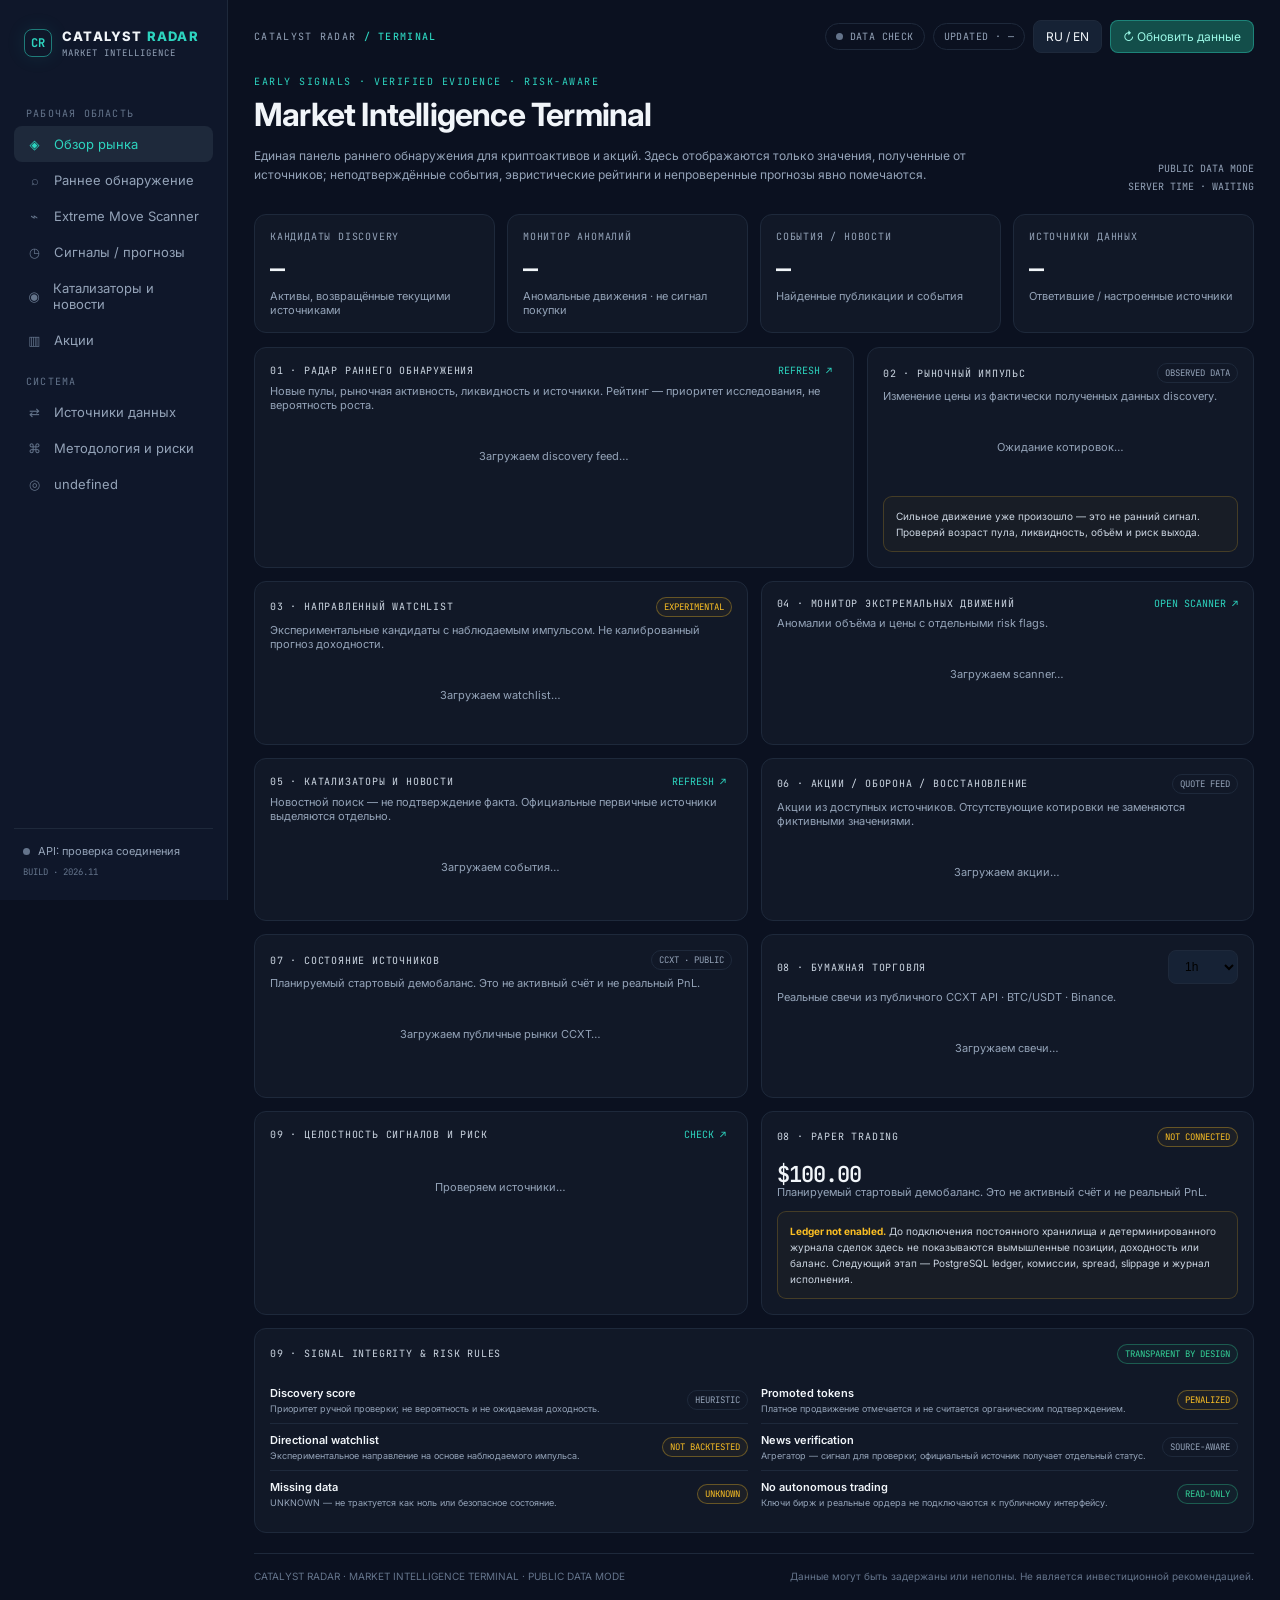
==== commit df3e2579: "feat(ui): add CCXT exchange matrix and OHLCV research panels" ====
--- a/index.html
+++ b/index.html
@@ -43,6 +43,7 @@
     <a class="nav-item" href="#events"><span class="ico">◉</span> Катализаторы и новости</a>
     <a class="nav-item" href="#equities"><span class="ico">▥</span> Акции</a>
     <div class="nav-label">SYSTEM</div>
+    <a class="nav-item" href="#cex"><span class="ico">⇄</span> Биржи / CCXT</a>
     <a class="nav-item" href="#sources"><span class="ico">⌘</span> Источники данных</a>
     <a class="nav-item" href="#methodology"><span class="ico">◎</span> Методология и риски</a>
   </nav>
@@ -70,6 +71,10 @@
     <article class="card section-anchor" id="equities"><div class="card-head"><div class="card-title">06 · Equities / Defense / Rebuild</div><span class="tag">QUOTE FEED</span></div><p class="card-sub">Акции из доступных источников. Отсутствующие котировки не заменяются фиктивными значениями.</p><div id="equities-content"><div class="empty">Загружаем акции…</div></div></article>
   </section>
   <section class="grid-equal">
+    <article class="card section-anchor" id="cex"><div class="card-head"><div class="card-title">07 · Centralized Exchange Matrix</div><span class="tag">CCXT · PUBLIC</span></div><p class="card-sub">Сопоставимые публичные котировки выбранных бирж. Никакого доступа к аккаунтам или размещения ордеров.</p><div id="ccxt-content"><div class="empty">Загружаем публичные рынки CCXT…</div></div></article>
+    <article class="card"><div class="card-head"><div class="card-title">08 · OHLCV Research Feed</div><select id="ohlcv-timeframe" class="btn" aria-label="Candle timeframe"><option value="5m">5m</option><option value="30m">30m</option><option value="1h" selected>1h</option><option value="1d">1d</option></select></div><p class="card-sub">Реальные свечи из публичного CCXT API · BTC/USDT · Binance.</p><div id="ohlcv-content"><div class="empty">Загружаем свечи…</div></div></article>
+  </section>
+  <section class="grid-equal">
     <article class="card section-anchor" id="sources"><div class="card-head"><div class="card-title">07 · Provider Health</div><button class="card-action" data-reload="sources">CHECK ↗</button></div><div id="sources-content" class="source-list"><div class="empty">Проверяем источники…</div></div></article>
     <article class="card"><div class="card-head"><div class="card-title">08 · Paper Trading</div><span class="tag warn">NOT CONNECTED</span></div><div class="kpi-value" style="font-size:22px">$100.00</div><p class="card-sub">Планируемый стартовый демобаланс. Это не активный счёт и не реальный PnL.</p><div class="notice"><strong>Ledger not enabled.</strong> До подключения постоянного хранилища и детерминированного журнала сделок здесь не показываются вымышленные позиции, доходность или баланс. Следующий этап — PostgreSQL ledger, комиссии, spread, slippage и журнал исполнения.</div></article>
   </section>
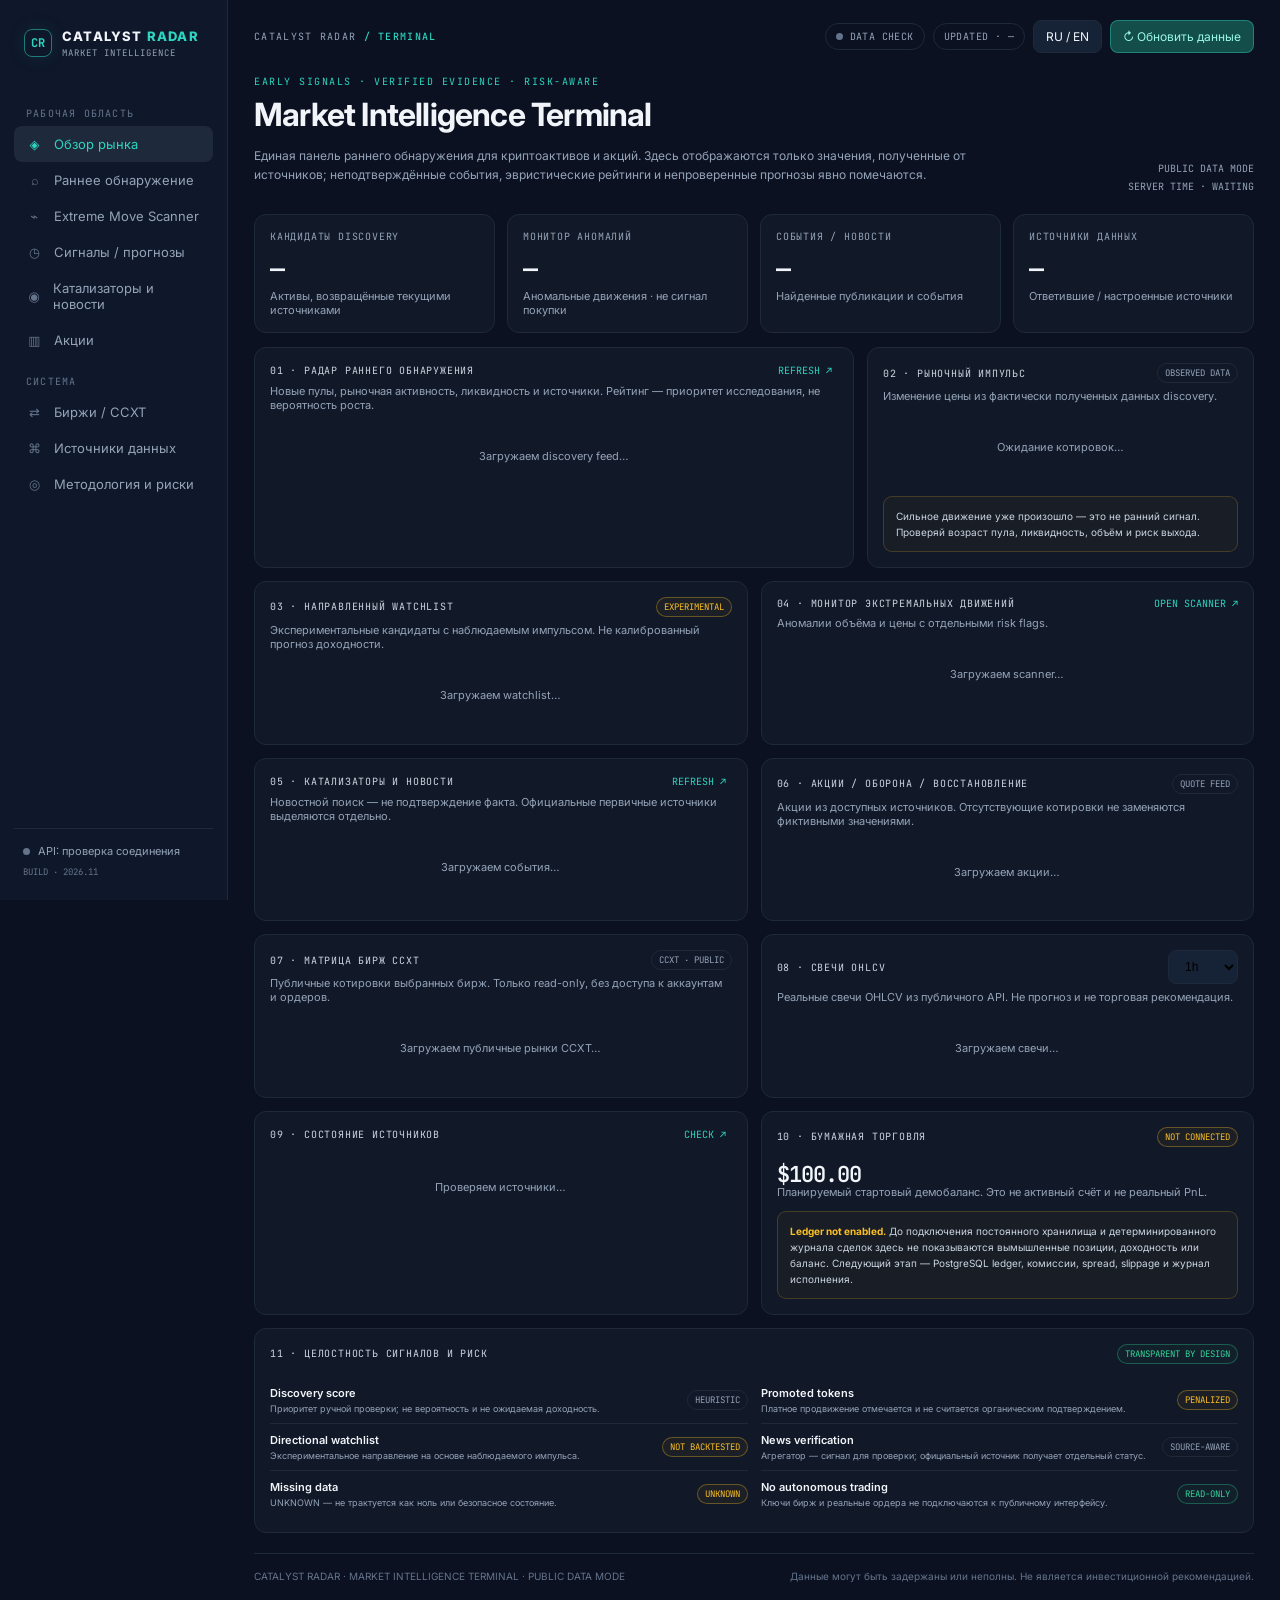
==== commit 0796b62e: "feat(ui): add on-chain token detail workspace for Solana discovery" ====
--- a/index.html
+++ b/index.html
@@ -59,7 +59,7 @@
     <article class="card"><div class="kpi-label">DATA SOURCES</div><div class="kpi-value" id="kpi-sources">—</div><div class="kpi-note">Ответившие / настроенные источники</div></article>
   </section>
   <section class="grid-main">
-    <article class="card section-anchor" id="discovery"><div class="card-head"><div class="card-title">01 · Early Discovery Radar</div><button class="card-action" data-reload="discovery">REFRESH ↗</button></div><p class="card-sub">Новые пулы, рыночная активность, ликвидность и источники. Рейтинг — приоритет исследования, не вероятность роста.</p><div id="discovery-content"><div class="empty">Загружаем discovery feed…</div></div></article>
+    <article class="card section-anchor" id="discovery"><div class="card-head"><div class="card-title">01 · Early Discovery Radar</div><button class="card-action" data-reload="discovery">REFRESH ↗</button></div><p class="card-sub">Новые пулы, рыночная активность, ликвидность и источники. Рейтинг — приоритет исследования, не вероятность роста.</p><div id="discovery-content"><div class="empty">Загружаем discovery feed…</div></div><div id="solana-detail" style="margin-top:12px"></div></article>
     <article class="card"><div class="card-head"><div class="card-title">02 · Market Momentum</div><span class="tag">OBSERVED DATA</span></div><p class="card-sub">Изменение цены из фактически полученных данных discovery.</p><div id="momentum-content" class="bars"><div class="empty">Ожидание котировок…</div></div><div class="notice" style="margin-top:15px">Сильное движение уже произошло — это не ранний сигнал. Проверяй возраст пула, ликвидность, объём и риск выхода.</div></article>
   </section>
   <section class="grid-equal">
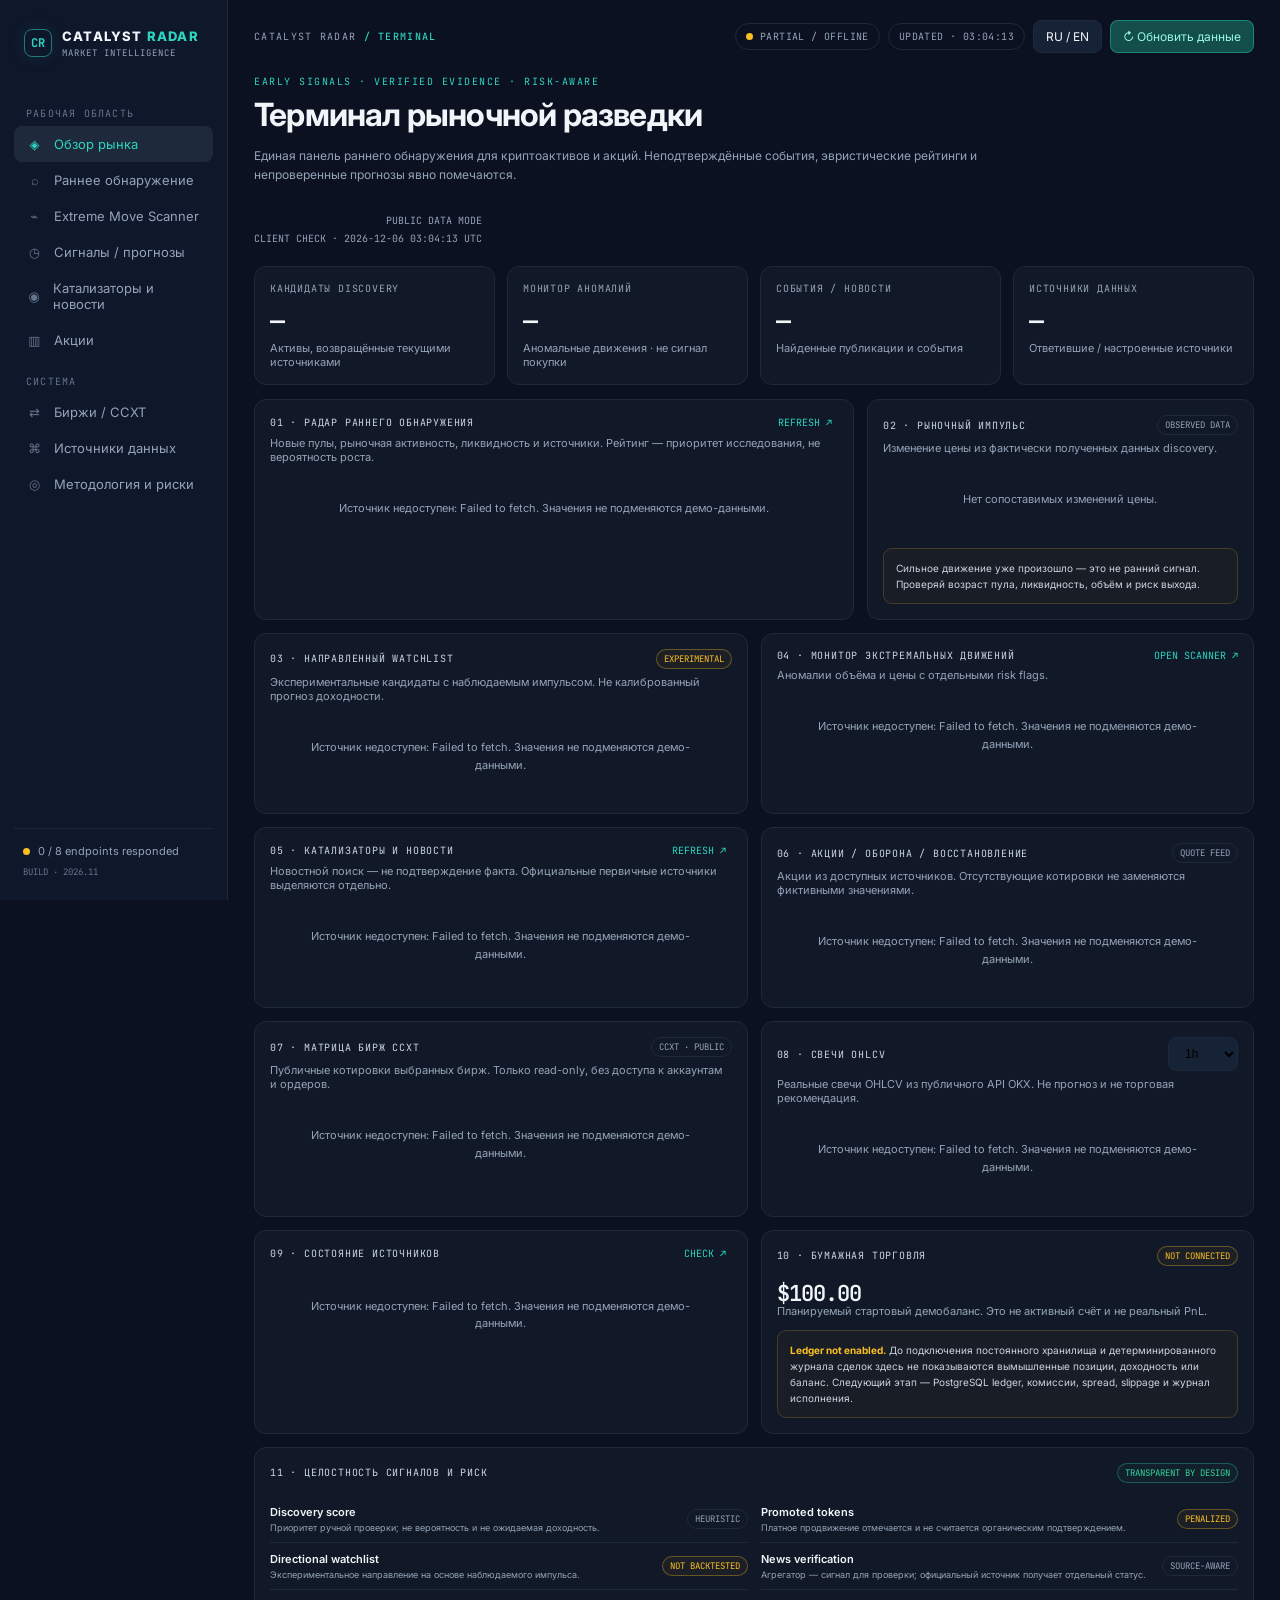
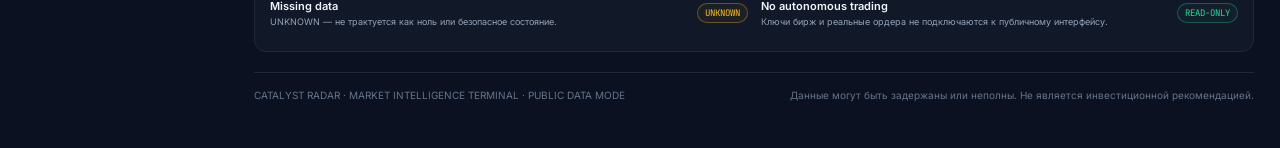
==== commit 4973252f: "fix(ui): add DOM targets required by bilingual terminal toggle" ====
--- a/index.html
+++ b/index.html
@@ -51,7 +51,7 @@
 </aside>
 <main class="main" id="top">
   <header class="topbar"><div class="crumb">CATALYST RADAR <b>/ TERMINAL</b></div><div class="top-actions"><span class="pill" id="market-state"><i class="dot"></i> DATA CHECK</span><span class="pill" id="updated">UPDATED · —</span><button class="btn" id="lang-toggle" type="button">RU / EN</button><button class="btn primary" id="refresh" type="button">↻ Обновить данные</button></div></header>
-  <section class="page-head" id="overview"><div><div class="eyebrow">EARLY SIGNALS · VERIFIED EVIDENCE · RISK-AWARE</div><h1>Market Intelligence Terminal</h1><p class="subhead">Единая панель раннего обнаружения для криптоактивов и акций. Здесь отображаются только значения, полученные от источников; неподтверждённые события, эвристические рейтинги и непроверенные прогнозы явно помечаются.</p></div><div class="head-meta">PUBLIC DATA MODE<br><span id="server-time">SERVER TIME · WAITING</span></div></section>
+  <section class="page-head" id="overview"><div><div class="eyebrow">EARLY SIGNALS · VERIFIED EVIDENCE · RISK-AWARE</div><h1 id="page-title">Market Intelligence Terminal</h1><p class="subhead" id="page-lead">Единая панель раннего обнаружения для криптоактивов и акций. Здесь отображаются только значения, полученные от источников; неподтверждённые события, эвристические рейтинги и непроверенные прогнозы явно помечаются.</p></div><div class="head-meta">PUBLIC DATA MODE<br><span id="server-time">SERVER TIME · WAITING</span></div></section>
   <section class="kpi-grid">
     <article class="card"><div class="kpi-label">DISCOVERY CANDIDATES</div><div class="kpi-value" id="kpi-candidates">—</div><div class="kpi-note">Активы, возвращённые текущими источниками</div></article>
     <article class="card"><div class="kpi-label">EXTREME MOVE WATCH</div><div class="kpi-value" id="kpi-extreme">—</div><div class="kpi-note">Кандидаты аномального движения · не buy-сигнал</div></article>
@@ -72,7 +72,7 @@
   </section>
   <section class="grid-equal">
     <article class="card section-anchor" id="cex"><div class="card-head"><div class="card-title">07 · Centralized Exchange Matrix</div><span class="tag">CCXT · PUBLIC</span></div><p class="card-sub">Сопоставимые публичные котировки выбранных бирж. Никакого доступа к аккаунтам или размещения ордеров.</p><div id="ccxt-content"><div class="empty">Загружаем публичные рынки CCXT…</div></div></article>
-    <article class="card"><div class="card-head"><div class="card-title">08 · OHLCV Research Feed</div><select id="ohlcv-timeframe" class="btn" aria-label="Candle timeframe"><option value="5m">5m</option><option value="30m">30m</option><option value="1h" selected>1h</option><option value="1d">1d</option></select></div><p class="card-sub">Реальные свечи из публичного CCXT API · BTC/USDT · Binance.</p><div id="ohlcv-content"><div class="empty">Загружаем свечи…</div></div></article>
+    <article class="card"><div class="card-head"><div class="card-title">08 · OHLCV Research Feed</div><select id="ohlcv-timeframe" class="btn" aria-label="Candle timeframe"><option value="5m">5m</option><option value="30m">30m</option><option value="1h" selected>1h</option><option value="1d">1d</option></select></div><p class="card-sub">Реальные свечи из публичного CCXT API · BTC/USDT · OKX.</p><div id="ohlcv-content"><div class="empty">Загружаем свечи…</div></div></article>
   </section>
   <section class="grid-equal">
     <article class="card section-anchor" id="sources"><div class="card-head"><div class="card-title">07 · Provider Health</div><button class="card-action" data-reload="sources">CHECK ↗</button></div><div id="sources-content" class="source-list"><div class="empty">Проверяем источники…</div></div></article>
